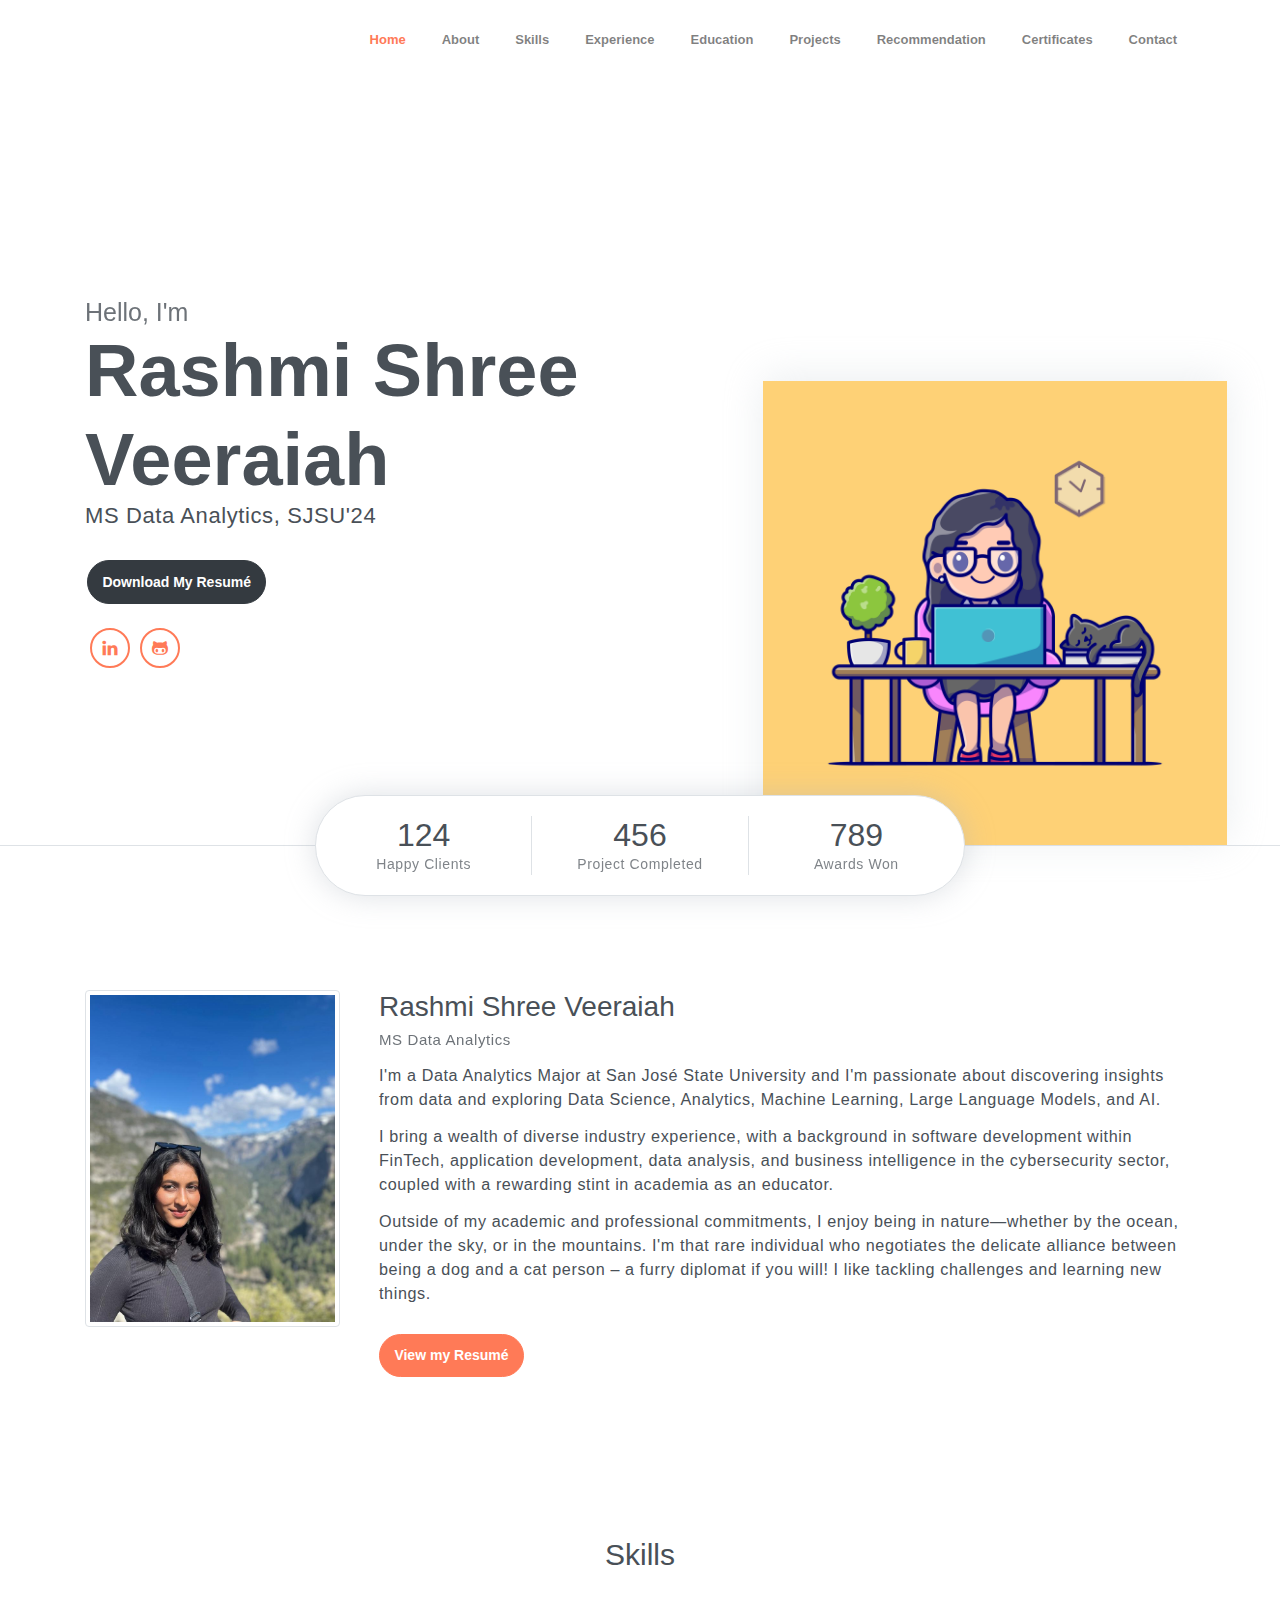
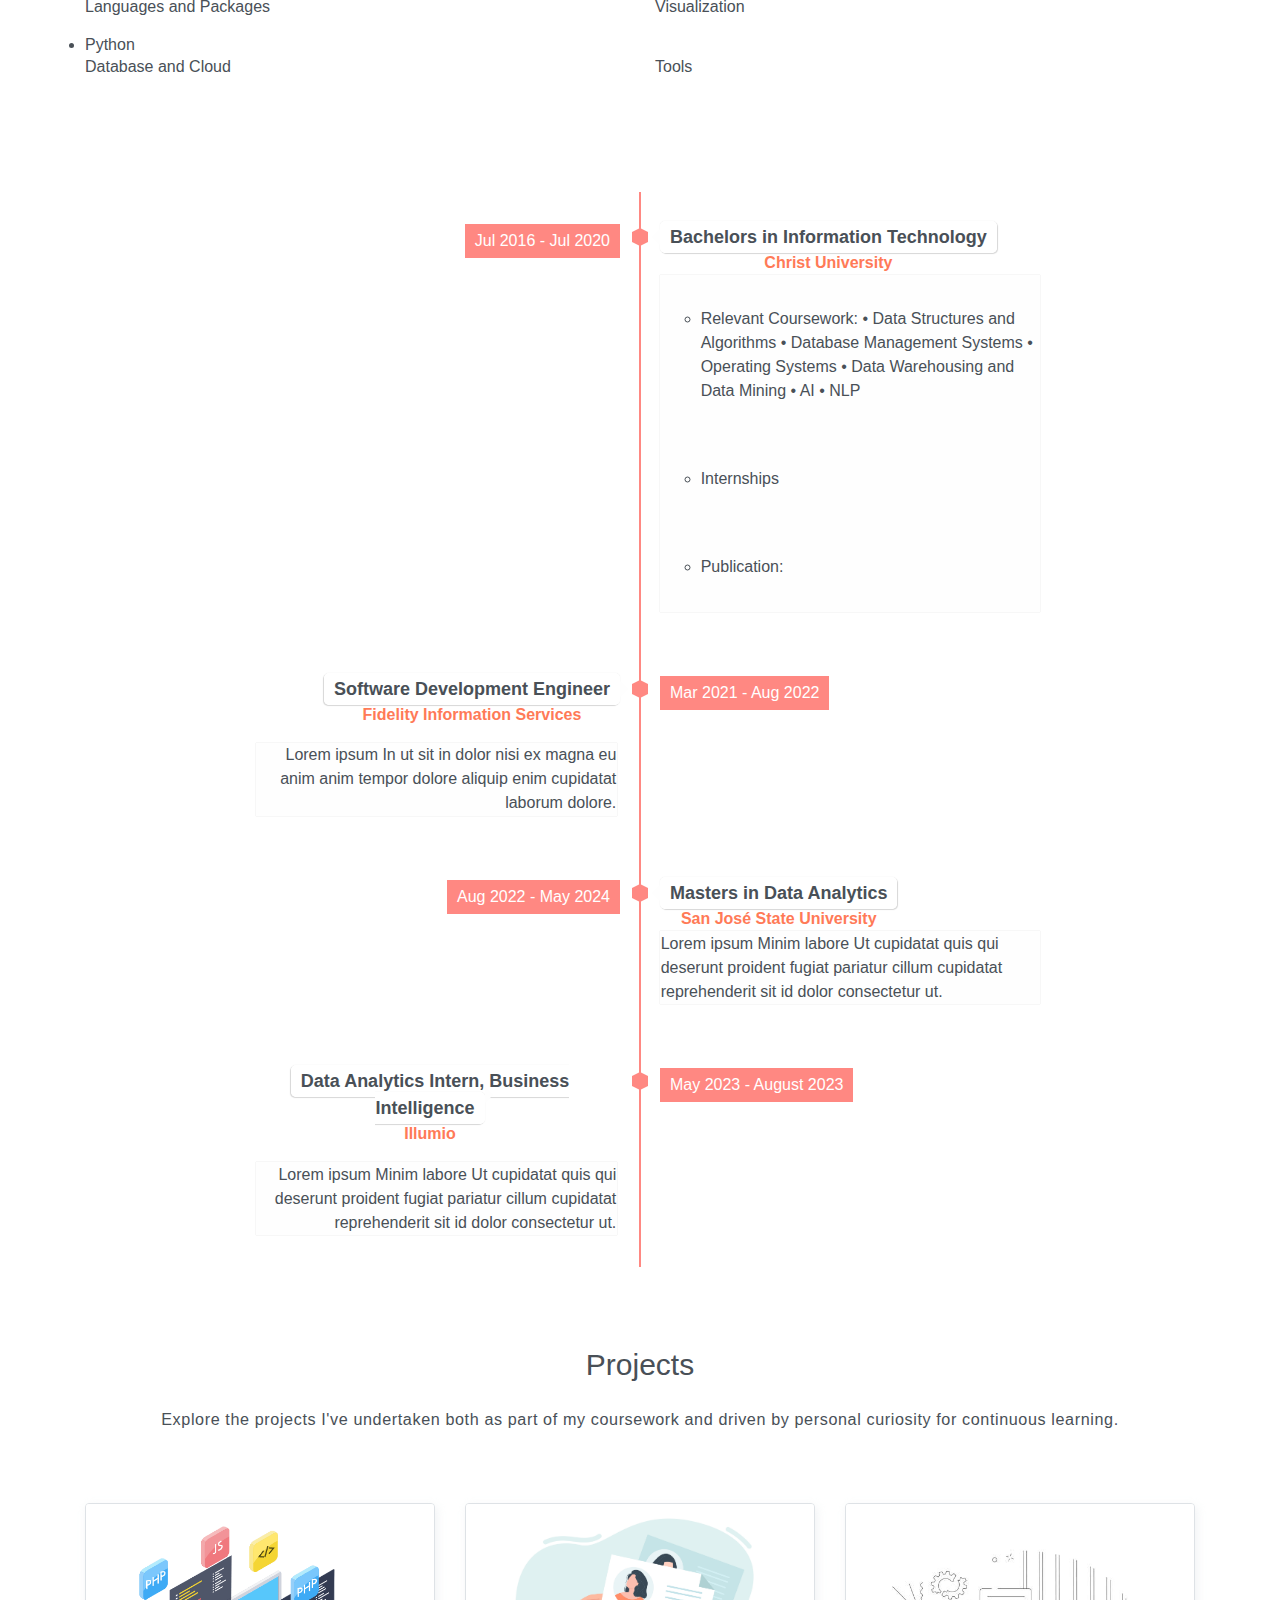
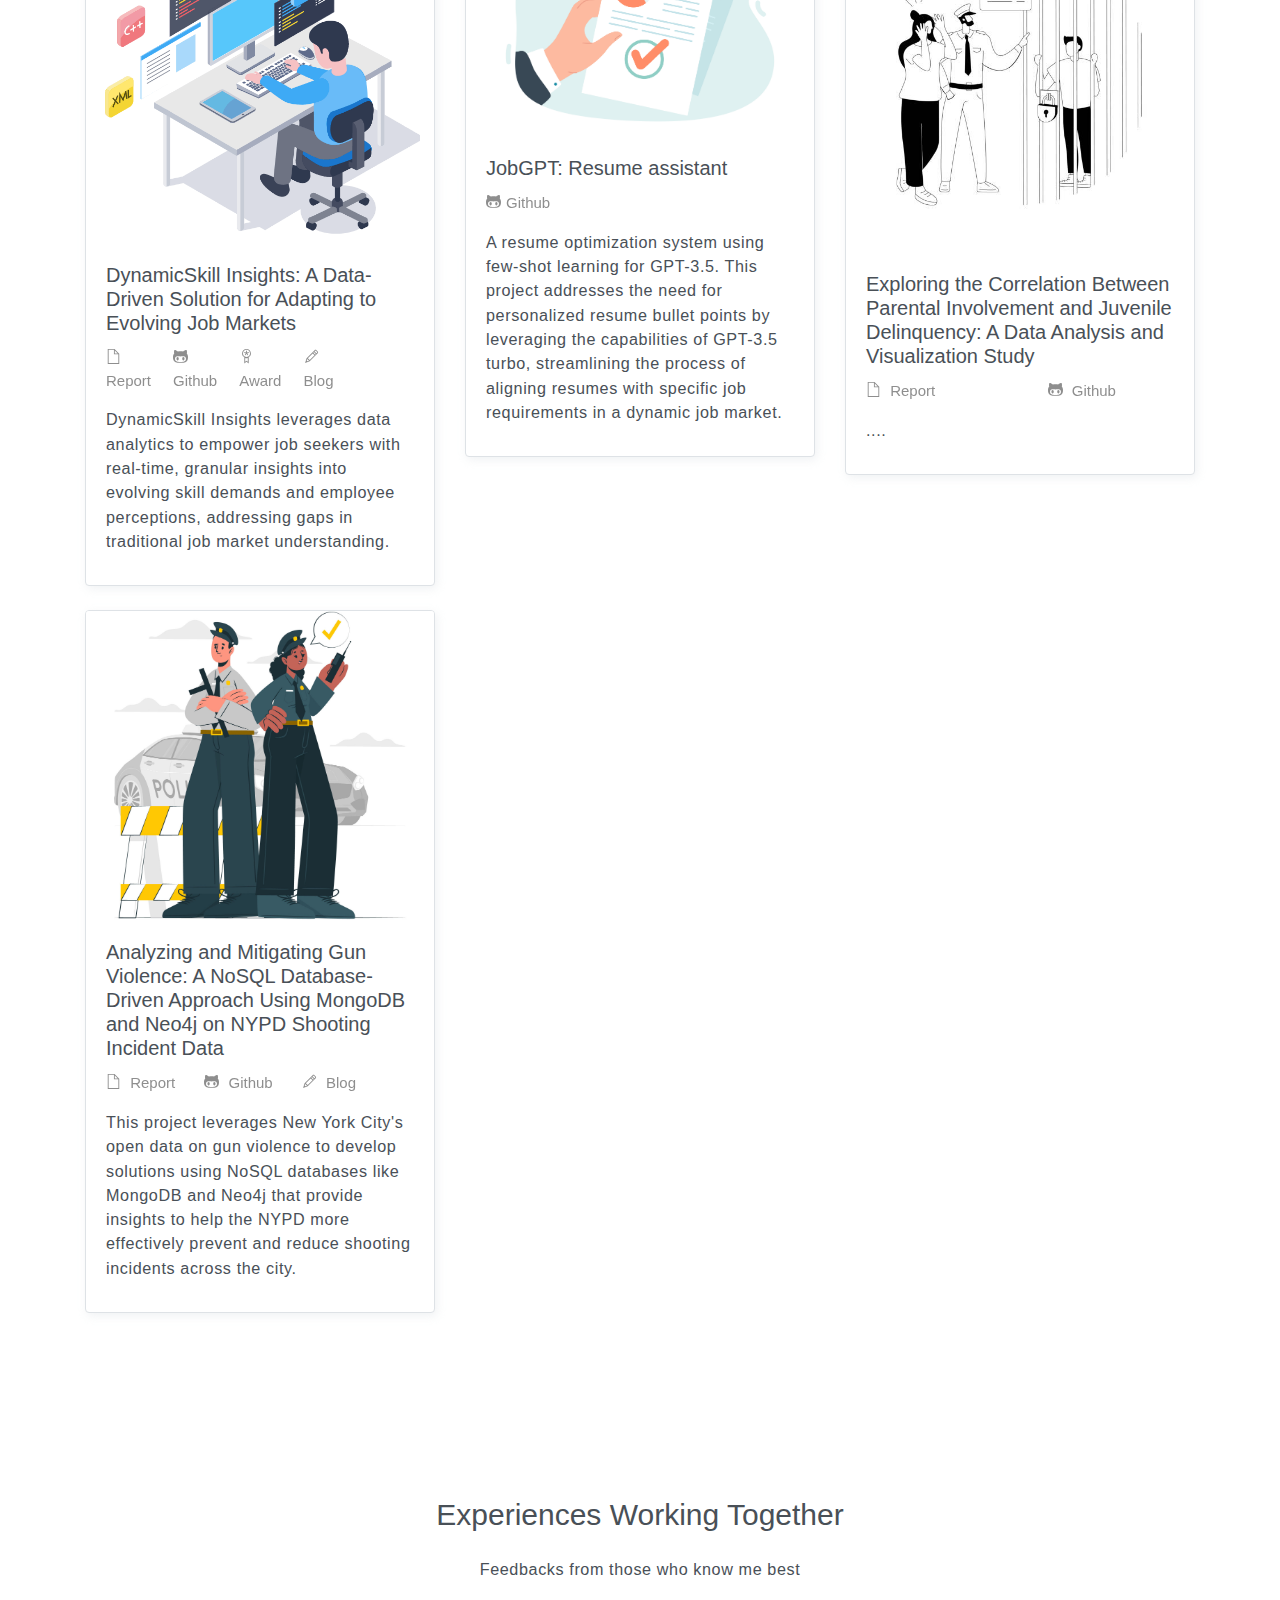
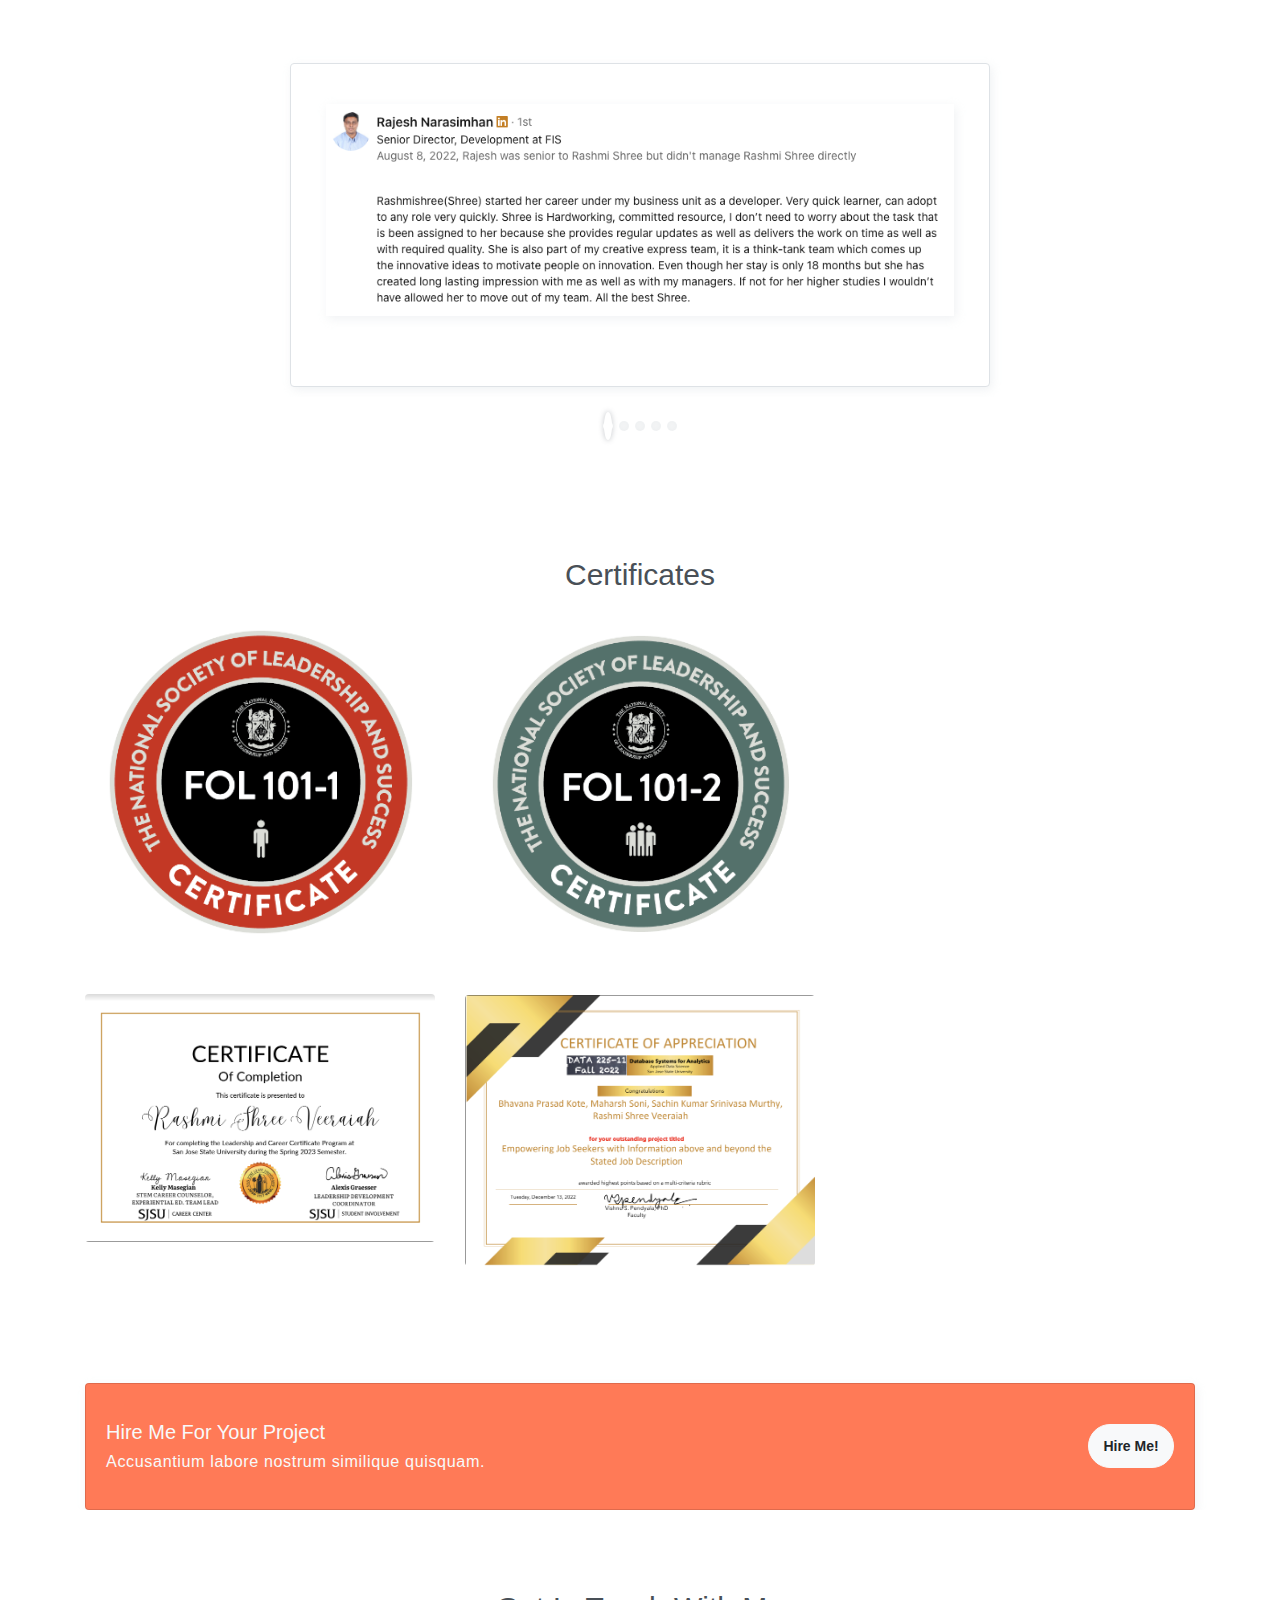
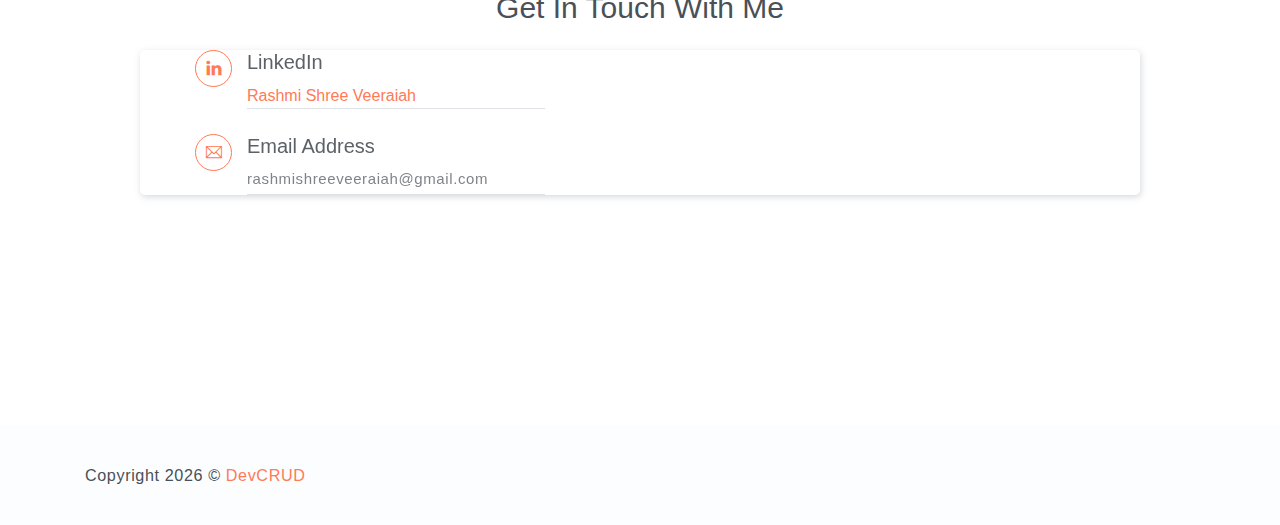
==== steller/public_html/index.html @ 0b373812 "portfolio website" ====
<!DOCTYPE html>
<html lang="en">
<head>
	<meta charset="utf-8">
    <meta name="viewport" content="width=device-width, initial-scale=1, shrink-to-fit=no">
    <meta name="description" content="Rashmi's Portfolio">
    <meta name="author" content="Devcrud">
    <title>Rashmi's Portfolio Landing Page </title>
    <!-- font icons -->
    <link rel="stylesheet" href="assets/vendors/themify-icons/css/themify-icons.css">
    <!-- Bootstrap + Steller main styles -->
	<link rel="stylesheet" href="assets/css/steller.css">
</head>
<body data-spy="scroll" data-target=".navbar" data-offset="40" id="home">

    <!-- Page navigation -->
    <nav class="navbar navbar-expand-lg navbar-light fixed-top" data-spy="affix" data-offset-top="0">
        <div class="container">
            <div class="collapse navbar-collapse" id="navbarSupportedContent">
                <ul class="navbar-nav ml-auto align-items-center">
                    <li class="nav-item">
                        <a class="nav-link" href="#home">Home</a>
                    </li>
                    <li class="nav-item">
                        <a class="nav-link" href="#about">About</a>
                    </li>
                    <li class="nav-item">
                        <a class="nav-link" href="#skills">Skills</a>
                    </li>
                    <li class="nav-item">
                        <a class="nav-link" href="#experience">Experience</a>
                    </li>
                    <li class="nav-item">
                        <a class="nav-link" href="#education">Education</a>
                    </li>    
                    <li class="nav-item">
                        <a class="nav-link" href="#projects">Projects</a>
                    </li>               
                    <li class="nav-item">
                        <a class="nav-link" href="#testmonial">Recommendation</a>
                    </li>
                    <li class="nav-item">
                        <a class="nav-link" href="#certificates">Certificates</a>
                    </li>
                    <li class="nav-item">
                        <a class="nav-link" href="#contact">Contact</a>
                    </li>
                    <!-- <li class="nav-item">
                        <a class="- btn btn-primary rounded ml-4" href="components.html">Copmonents</a>
                    </li> -->
                </ul>
            </div>
        </div>          
    </nav>
    <!-- End of page navigation -->

    <!-- Page Header -->
    <header class="header" id="home">
        <div class="container">
            <div class="infos">
                <h6 class="subtitle">Hello, I'm</h6>
                <h6 class="title">Rashmi Shree Veeraiah</h6>
                <p>MS Data Analytics, SJSU'24</p>

                <div class="buttons pt-3">
                    <!-- <button class="btn btn-primary rounded">HIRE ME</button> -->
                    <button class="btn btn-dark rounded" onclick="openResume()">Download My Resumé</button>
                </div>      

                <div class="socials mt-4">
                    <a class="social-item" href="https://www.linkedin.com/in/rashmishreev/" target="_blank"><i class="ti-linkedin"></i></a>
                    <!-- <a class="social-item" href="https://medium.com/@rashmishree.veeraiah" target="_blank"><i class="ti-medium"></i></a> -->
                    <a class="social-item" href="https://github.com/rashmishreev" target="_blank"><i class="ti-github"></i></a>
                    <!-- <a class="social-item" href="javascript:void(0)"><i class="ti-twitter"></i></a> -->
                </div>
            </div>              
            <div class="img-holder">
                <img src="assets/imgs/work.jpeg" alt="">
            </div>      
        </div>  

        <!-- Header-widget -->
        <div class="widget">
            <div class="widget-item">
                <h2>124</h2>
                <p>Happy Clients</p>
            </div>
            <div class="widget-item">
                <h2>456</h2>
                <p>Project Completed</p>
            </div>
            <div class="widget-item">
                <h2>789</h2>
                <p>Awards Won</p>
            </div>
        </div>
    </header>
    <!-- End of Page Header -->
    
    <!-- About section -->
    <section id="about" class="section mt-3">
        <div class="container mt-5">
            <div class="row text-center text-md-left">
                <div class="col-md-3">
                    <img src="assets/imgs/io.jpeg" alt="" class="img-thumbnail mb-4">
                </div>
                <div class="pl-md-4 col-md-9">
                    <h6 class="title">Rashmi Shree Veeraiah</h6>
                    <p class="subtitle">MS Data Analytics</p>
                    <p>I'm a Data Analytics Major at San José State University and I'm passionate about discovering insights from data and exploring Data Science, Analytics, Machine Learning, Large Language Models, and AI. </p>
                    <p>I bring a wealth of diverse industry experience, with a background in software development within FinTech, application development, data analysis, and business intelligence in the cybersecurity sector, coupled with a rewarding stint in academia as an educator.</p>
                    <p>Outside of my academic and professional commitments, I enjoy being in nature—whether by the ocean, under the sky, or in the mountains. I'm that rare individual who negotiates the delicate alliance between being a dog and a cat person – a furry diplomat if you will! I like tackling challenges and learning new things.</p>
                    <button class="btn btn-primary rounded mt-3" onclick="openResume()">View my Resumé</button>                   
                </div>
            </div>
        </div>
    </section>

    <!-- Skills section -->
    <section id="skills" class="section">
        <div class="container text-center">
            <h6 class="section-title mb-4">Skills</h6>
            <!-- <p class="mb-5 pb-4">Lorem ipsum dolor sit amet, consectetur adipisicing elit. In alias dignissimos. <br> rerum commodi corrupti, temporibus non quam.</p> -->
            <div class="row text-left">
                <div class="col-sm-6">
                    <h6 class="mb-3">Languages and Packages</h6>
                    <li> Python </li>
                </div>
                <div class="col-sm-6">
                    <h6 class="mb-3">Visualization</h6>
                </div>
                <div class="col-sm-6">
                    <h6 class="mb-3">Database and Cloud</h6>
                </div>
                <div class="col-sm-6">
                    <h6 class="mb-3">Tools</h6>
                </div>
            </div>  
        </div>
    </section>
    <!-- End of Skills sections -->

    <section>
        <ul class="timeline">
            <!-- Item 1 -->
            <li>
            <div class="direction-l"><span class="time">Jul 2016 - Jul 2020</span></div>
              <div class="direction-r">
                <div class="flag-wrapper">
                  <span class="hexa"></span>
                  <span class="flag">Bachelors in Information Technology</span>
                  <div style="font-weight: bold;"><a href="https://christuniversity.in/campus/Bangalore%20Kengeri%20Campus" target="_blank">Christ University</a>
                </div>
                </div>
                <div class="desc"> 
                    <ul> 
                        <li> Relevant Coursework: • Data Structures and Algorithms • Database Management Systems • Operating Systems • Data Warehousing and Data Mining • AI • NLP </li>
                       <li> Internships </li>
                       <li> Publication:  </li>
                    </ul>
              </div>
            </li>
          
            <!-- Item 2 -->
            <li>
            <div class="direction-r"><span class="time">Mar 2021 - Aug 2022</span></div>
              <div class="direction-l">
                <div class="flag-wrapper">
                  <span class="hexa"></span>
                  <span class="flag">Software Development Engineer</span>
                  <div style="font-weight: bold;"><a href="https://www.fisglobal.com/en" target="_blank">Fidelity Information Services</a></div>
                </div>
                <div class="desc">Lorem ipsum In ut sit in dolor nisi ex magna eu anim anim tempor dolore aliquip enim cupidatat laborum dolore.</div>
              </div>
            </li>
          
            <!-- Item 3 -->
            <li>
            <div class="direction-l"><span class="time">Aug 2022 - May 2024</span></div>
              <div class="direction-r">
                <div class="flag-wrapper">
                  <span class="hexa"></span>
                  <span class="flag">Masters in Data Analytics</span>
                  <div style="font-weight: bold;"><a href="https://www.sjsu.edu/" target="_blank">San José State University</a></div>
                </div>
                <div class="desc">Lorem ipsum Minim labore Ut cupidatat quis qui deserunt proident fugiat pariatur cillum cupidatat reprehenderit sit id dolor consectetur ut.</div>
              </div>
            </li>

            <!-- Item 4 -->
            <li>
            <div class="direction-r"><span class="time">May 2023 - August 2023</span></div>
                <div class="direction-l">
                  <div class="flag-wrapper">
                    <span class="hexa"></span>
                    <span class="flag">Data Analytics Intern, Business Intelligence</span>
                    <div style="font-weight: bold;"><a href="https://www.illumio.com/" target="_blank">Illumio</a></div>
                  </div>
                  <div class="desc">Lorem ipsum Minim labore Ut cupidatat quis qui deserunt proident fugiat pariatur cillum cupidatat reprehenderit sit id dolor consectetur ut.</div>
                </div>
              </li>

          </ul>
        </section>
    

    <!-- Experience section -->
    <!-- <section id="experience" class="section">
        <div class="container text-center">
            <h6 class="subtitle">Experience</h6>
            <h6 class="section-title mb-4">My Professional Background</h6>
            <p class="mb-5 pb-4">Lorem ipsum dolor sit amet, consectetur adipisicing elit. In alias dignissimos. <br> rerum commodi corrupti, temporibus non quam.</p>

            <div class="row">
                <div class="col-sm-6 col-md-3 mb-4">
                    <div class="custom-card card border">
                        <div class="card-body">
                            <i class="icon ti-crown"></i>
                            <h5>UI/UX Design</h5>
                        </div>
                    </div>
                </div>
                <div class="col-sm-6 col-md-3 mb-4">
                    <div class="custom-card card border">
                        <div class="card-body">
                            <i class="icon ti-desktop"></i>
                            <h5>Web Design</h5>
                        </div>
                    </div>
                </div>
                <div class="col-sm-6 col-md-3 mb-4">
                    <div class="custom-card card border">
                        <div class="card-body">
                            <i class="icon ti-mobile"></i>
                            <h5>App Design</h5>
                        </div>
                    </div>
                </div>
                <div class="col-sm-6 col-md-3 mb-4">
                    <div class="custom-card card border">
                        <div class="card-body">
                            <i class="icon ti-bar-chart"></i>
                            <h5>SEO</h5>
                        </div>
                    </div>
                </div>
            </div>
        </div>
    </section> -->
    <!-- End of Sectoin -->

    <!-- Education section -->
    <!-- <section id="education" class="section">
        <div class="container text-center">
            <h6 class="section-title mb-4">Education</h6>

            <div class="row">
                <div class="col-sm-6 col-md-3 mb-4">
                    <div class="custom-card card border">
                        <div class="card-body">
                            <img src="assets/imgs/sjsu.jpeg" alt="" class="card-img-top w-100">
                            <h5>San José State University</h5>
                        </div>
                    </div>
                </div>
                <div class="col-sm-6 col-md-3 mb-4">
                    <div class="custom-card card border">
                        <div class="card-body">
                            <img src="assets/imgs/christ.jpeg" alt="" class="card-img-top w-100">
                            <h5>Christ (Deemed to be) University</h5>
                        </div>
                    </div>
                </div>
        </div>
    </section> -->
    <!-- End of Section -->

    
    <!-- Project Section -->
    <section id="projects" class="section">
        <div class="container text-center">
            <!-- <h6 class="subtitle">My Blogs</h6> -->
            <h6 class="section-title mb-4">Projects</h6>
            <p class="mb-5 pb-4">Explore the projects I've undertaken both as part of my coursework and driven by personal curiosity for continuous learning.</p>

            <div class="row text-left">
                <div class="col-md-4">
                    <div class="card border mb-4">
                        <img src="assets/imgs/dbms.png" alt="" class="card-img-top w-100">
                        <div class="card-body">
                            <h5 class="card-title">DynamicSkill Insights: A Data-Driven Solution for Adapting to Evolving Job Markets</h5>
                            <div class="post-details">
                                <!-- <a href="javascript:void(0)">Posted By: Admin</a> -->
                                <a href="https://drive.google.com/file/d/1Qv6vIYWyxqEHQvFobr5tFyE1V9TzTRRa/view?usp=drive_link" target="_blank"><i class="ti-file"></i> Report </a>
                                <a href="https://github.com/rashmishreev/Empowering-job-seekers-with-information-beyond-the-job-description" target="_blank"><i class="ti-github"></i> Github </a>
                                <a href="https://drive.google.com/file/d/1o9srs-N52hqlmQUzC_1oEgcD46sIyzYE/view?usp=drive_link" target="_blank"><i class="ti-medall"></i> Award</a>
                                <a href="https://medium.com/@rashmishree.veeraiah/empowering-job-seekers-in-the-market-with-information-above-and-beyond-the-stated-job-description-d0f98c753a4f" target="_blank"><i class="ti-pencil"></i> Blog</a>
                            </div>
                            <p>DynamicSkill Insights leverages data analytics to empower job seekers with real-time, granular insights into evolving skill demands and employee perceptions, addressing gaps in traditional job market understanding.</p>
                        </div>
                    </div>
                </div>
                <div class="col-md-4">
                    <div class="card border mb-4">
                        <img src="assets/imgs/jobgpt.jpeg" alt="" class="card-img-top w-100">
                        <div class="card-body">
                            <h5 class="card-title">JobGPT: Resume assistant</h5>
                            <div class="post-details">
                                <!-- <a href="javascript:void(0)"><i class="ti-file"></i> 456</a> -->
                                <a href="https://github.com/rashmishreev/jobgpt-resume-assistant" target="_blank"><i class="ti-github"></i>Github</a>
                            </div>
                            <p>A resume optimization system using few-shot learning for GPT-3.5. This project addresses the need for personalized resume bullet points by leveraging the capabilities of GPT-3.5 turbo, streamlining the process of aligning resumes with specific job requirements in a dynamic job market.</p>
                        </div>
                    </div>
                </div>
                <div class="col-md-4">
                    <div class="card border mb-4">
                        <img src="assets/imgs/juvenile.jpeg" alt="" class="card-img-top w-100">
                        <div class="card-body">
                            <h5 class="card-title">Exploring the Correlation Between Parental Involvement and Juvenile Delinquency: A Data Analysis and Visualization Study</h5>
                            <div class="post-details">
                                <a href="https://drive.google.com/file/d/1_Q98gG2-Psz98ns-VnGDGLeg7mczDoUt/view?usp=drive_link" target="_blank"><i class="ti-file"></i> Report</a>
                                <a href="https://github.com/rashmishreev/Juvenile-Delinquency-Data-Analysis-and-Visualization" target="_blank"><i class="ti-github"></i> Github</a>
                            </div>
                            <p> .... </p>
                        </div>
                    </div>
                </div>
                <div class="col-md-4">
                    <div class="card border mb-4">
                        <img src="assets/imgs/nypd.jpeg" alt="" class="card-img-top w-100">
                        <div class="card-body">
                            <h5 class="card-title">Analyzing and Mitigating Gun Violence: A NoSQL Database-Driven Approach Using MongoDB and Neo4j on NYPD Shooting Incident Data</h5>
                            <div class="post-details">
                                <a href="https://drive.google.com/file/d/1zlGtKIMrr6F7PJaxdQJZynqmA1yPggq-/view?usp=drive_link" target="_blank"><i class="ti-file"></i> Report</a>
                                <a href="https://github.com/rashmishreev/NoSQL-Approach-Using-MongoDB-and-Neo4j-on-NYPD-Shooting-Data" target="_blank"><i class="ti-github"></i> Github</a>
                                <a href="https://medium.com/@sachinsm2022/accelerating-data-analytics-with-nosql-database-solutions-mongodb-and-neo4j-aa7f358d540" target="_blank"><i class="ti-pencil"></i> Blog</a>
                            </div>
                            <p>This project leverages New York City's open data on gun violence to develop solutions using NoSQL databases like MongoDB and Neo4j that provide insights to help the NYPD more effectively prevent and reduce shooting incidents across the city.</p>
                            <!-- <a href="javascript:void(0)">Read More..</a> -->
                        </div>
                    </div>
                </div>
            </div>
        </div>
    </section>
    <!--End of Project Section -->

    <!-- Testmonial Section -->
    <section id="testmonial" class="section">
        <div class="container text-center">
            <h6 class="section-title mb-4">Experiences Working Together</h6>
            <p class="mb-5 pb-4">Feedbacks from those who know me best</p>


            <div id="carouselExampleIndicators" class="carousel slide" data-ride="carousel">
                <ol class="carousel-indicators">
                    <li data-target="#carouselExampleIndicators" data-slide-to="0" class="active"></li>
                    <li data-target="#carouselExampleIndicators" data-slide-to="1"></li>
                    <li data-target="#carouselExampleIndicators" data-slide-to="2"></li>
                    <li data-target="#carouselExampleIndicators" data-slide-to="3"></li>
                    <li data-target="#carouselExampleIndicators" data-slide-to="4"></li>
                </ol>
                <div class="carousel-inner">
                    <div class="carousel-item active">
                        <div class="card testmonial-card border">
                            <div class="card-body">
                                <img src="assets/imgs/1.png" alt="" style="width: 100%; height: auto;">
                                <!-- <p>Lorem ipsum dolor sit amet, consectetur adipisicing elit. Magnam nostrum voluptates in enim vel amet?</p>
                                <h1 class="title">Emma Re</h1>
                                <h1 class="subtitle">Graphic Designer</h1> -->
                            </div>
                        </div>
                    </div>
                    <div class="carousel-item">
                        <div class="card testmonial-card border">
                            <div class="card-body">
                                <img src="assets/imgs/2.png" alt="" style="width: 100%; height: auto;">
                                <!-- <p>Lorem ipsum dolor sit amet, consectetur adipisicing elit. Magnam nostrum voluptates in enim vel amet?</p>
                                <h1 class="title">James Bert</h1>
                                <h1 class="subtitle">Web Designer</h1> -->
                            </div>
                        </div>
                    </div>
                    <div class="carousel-item">
                        <div class="card testmonial-card border">
                            <div class="card-body">
                                <img src="assets/imgs/3.png" alt="" style="width: 100%; height: auto;">
                                <!-- <p>Lorem ipsum dolor sit amet, consectetur adipisicing elit. Magnam nostrum voluptates in enim vel amet?</p>
                                <h1 class="title">Michael Abra</h1>
                                <h1 class="subtitle">Web Developer</h1> -->
                            </div>
                        </div>
                    </div>
                    <div class="carousel-item">
                        <div class="card testmonial-card border">
                            <div class="card-body">
                                <img src="assets/imgs/J4.png" alt="" style="width: 100%; height: auto;">
                                <!-- <p>Lorem ipsum dolor sit amet, consectetur adipisicing elit. Magnam nostrum voluptates in enim vel amet?</p>
                                <h1 class="title">James Bert</h1>
                                <h1 class="subtitle">Web Designer</h1> -->
                            </div>
                        </div>
                    </div>
                    <div class="carousel-item">
                        <div class="card testmonial-card border">
                            <div class="card-body">
                                <img src="assets/imgs/L5.png" alt="" style="width: 100%; height: auto;">
                                <!-- <p>Lorem ipsum dolor sit amet, consectetur adipisicing elit. Magnam nostrum voluptates in enim vel amet?</p>
                                <h1 class="title">James Bert</h1>
                                <h1 class="subtitle">Web Designer</h1> -->
                            </div>
                        </div>
                    </div>
                </div>
            </div>
        </div>
    </section>
    <!-- End of testmonial section -->


    <!-- Certificates -->
    <section id="certificates" class="section">
        <div class="container text-center">
            <!-- <h6 class="subtitle">Portfolio</h6> -->
            <h6 class="section-title mb-4">Certificates</h6>
            <!-- <p class="mb-5 pb-4">Lorem ipsum dolor sit amet, consectetur adipisicing elit. In alias dignissimos. <br> rerum commodi corrupti, temporibus non quam.</p> -->

            <div class="row">
                <div class="col-sm-4">
                    <div class="img-wrapper">
                        <img src="assets/imgs/nsls_cert.png" alt="">
                        <div class="overlay">
                            <div class="overlay-infos">
                                <h5>Orientation and Leadership Training Certificate</h5>
                                <a href="https://app.nsls.org/web/public/social/share/badge/5suXVCdTNv1Bb37oxPpN8z" target="_blank"><i class="ti-link"></i></a>
                            </div>  
                        </div>
                    </div>
                    <div class="img-wrapper">
                        <img src="assets/imgs/lccp.png" alt="">
                        <div class="overlay">
                            <div class="overlay-infos">
                                <h5>Leadership and Career Certificate Program</h5>
                                <a href="https://drive.google.com/file/d/17tQmfONCFnpSovL-QJiqosY0M2ZqLmAy/view?usp=drive_link" target="_blank"><i class="ti-link"></i></a>
                            </div>                              
                        </div>
                    </div>                  
                </div>
                <div class="col-sm-4">
                    <div class="img-wrapper">
                        <img src="assets/imgs/nsls_foundations.png" alt="">
                        <div class="overlay">
                            <div class="overlay-infos">
                                <h5>Foundations of Leadership Certificate</h5>
                                <a href="https://app.nsls.org/web/public/social/share/badge/HBqPy4WHYBMyLNEKZ8kzn5" target="_blank"><i class="ti-link"></i></a>
                            </div>  
                        </div>
                    </div>
                    <div class="img-wrapper">
                        <img src="assets/imgs/dbms_cert.png" alt="">
                        <div class="overlay">
                            <div class="overlay-infos">
                                <h5>Best DBMS Course Project Award</h5>
                                <a href="https://drive.google.com/file/d/1o9srs-N52hqlmQUzC_1oEgcD46sIyzYE/view?usp=drive_link" target="_blank"><i class="ti-link"></i></a>
                            </div>                              
                        </div>
                    </div>                  
                </div>
                <div class="col-sm-4">
                    <div class="img-wrapper">
                        <img src="assets/imgs/folio-5.jpg" alt="">
                        <div class="overlay">
                            <div class="overlay-infos">
                                <h5>Project Title</h5>
                                <a href="javascript:void(0)"><i class="ti-zoom-in"></i></a>
                                <a href="javascript:void(0)"><i class="ti-link"></i></a>
                            </div>  
                        </div>
                    </div>
                    <div class="img-wrapper">
                        <img src="assets/imgs/folio-6.jpg" alt="">
                        <div class="overlay">
                            <div class="overlay-infos">
                                <h5>Project Title</h5>
                                <a href="javascript:void(0)"><i class="ti-zoom-in"></i></a>
                                <a href="javascript:void(0)"><i class="ti-link"></i></a>
                            </div>                              
                        </div>
                    </div>                  
                </div>
            </div>

        </div>
    </section>
    <!-- End of certificates section -->

    <!-- Hire me section -->
    <section class="bg-gray p-0 section">
        <div class="container">
            <div class="card bg-primary">
                <div class="card-body text-light">
                    <div class="row align-items-center">
                        <div class="col-sm-9 text-center text-sm-left">
                            <h5 class="mt-3">Hire Me For Your Project</h5>
                            <p class="mb-3">Accusantium labore nostrum similique quisquam.</p>
                        </div>
                        <div class="col-sm-3 text-center text-sm-right">
                            <button class="btn btn-light rounded">Hire Me!</button>
                        </div>
                    </div>
                </div> 
            </div>
        </div>
    </section>      
    <!-- End od Hire me section. -->

    <!-- Contact Section -->
    <section id="contact" class="position-relative section">
        <div class="container text-center">
            <h6 class="section-title mb-4">Get In Touch With Me</h6>
            <!-- <p class="mb-5 pb-4">Lorem ipsum dolor sit amet, consectetur adipisicing elit. In alias dignissimos. <br> rerum commodi corrupti, temporibus non quam.</p> -->

            <div class="contact text-left">
                <div class="contact-infos">
                    <div class="item">
                        <i class="ti-linkedin"></i>
                        <div>
                            <h5>LinkedIn</h5>
                            <a href="https://www.linkedin.com/in/rashmishreev/">Rashmi Shree Veeraiah</a>
                        </div>                          
                    </div>
                    <div class="item">
                        <i class="ti-email"></i>
                        <div class="mb-0">
                            <h5>Email Address</h5>
                            <p>rashmishreeveeraiah@gmail.com</p>
                        </div>
                    </div>
                </div>                  
            </div>
        </div>  
    </section>
    <!-- End of Contact Section -->

    <!-- Page Footer -->
    <footer class="page-footer">
        <div class="container">
            <div class="row align-items-center">
                <div class="col-sm-6">
                    <p>Copyright <script>document.write(new Date().getFullYear())</script> &copy; <a href="http://www.devcrud.com" target="_blank">DevCRUD</a></p>
                </div>
                <!-- <div class="col-sm-6">
                    <div class="socials">
                        <a class="social-item" href="https://www.linkedin.com/in/rashmishreev/" target="_blank"><i class="ti-linkedin"></i></a>
                        <a class="social-item" href="javascript:void(0)"><i class="ti-google"></i></a>
                        <a class="social-item" href="javascript:void(0)" target="_blank"><i class="ti-github"></i></a>
                       <a class="social-item" href="javascript:void(0)"><i class="ti-twitter"></i></a> 
                    </div>
                </div>  -->
            </div>
        </div>
    </footer> 
    <!-- End of page footer -->

<!-- core  -->
<script src="assets/vendors/jquery/jquery-3.4.1.js"></script>
<script src="assets/vendors/bootstrap/bootstrap.bundle.js"></script>
<!-- bootstrap 3 affix -->
<script src="assets/vendors/bootstrap/bootstrap.affix.js"></script>

<!-- steller js -->
<script src="assets/js/steller.js"></script>


</body>
</html>



<script>
    function openResume() {
        // Open the resume in a new window
        var newWindow = window.open('https://drive.google.com/file/d/1DWpuw5HPLnYN3geTbU8JeUsmrgSEUjNy/view?usp=drive_link', '_blank');
        
        // Trigger the download in the new window
        newWindow.document.addEventListener('DOMContentLoaded', function () {
            var downloadLink = newWindow.document.createElement('a');
            downloadLink.href = 'https://drive.google.com/file/d/1DWpuw5HPLnYN3geTbU8JeUsmrgSEUjNy/view?usp=drive_link';
            downloadLink.download = 'https://drive.google.com/file/d/1DWpuw5HPLnYN3geTbU8JeUsmrgSEUjNy/view?usp=drive_link';
            downloadLink.click();
        });
    }
</script>
---- steller/public_html/assets/vendors/themify-icons/css/themify-icons.css ----
@font-face {
	font-family: 'themify';
	src:url("../fonts/themify.eot?-fvbane");
	src:url("../fonts/themify.eot?#iefix-fvbane") format("embedded-opentype"),
		url("../fonts/themify.woff?-fvbane") format("woff"),
		url("../fonts/themify.ttf?-fvbane") format("truetype"),
		url("../fonts/themify.svg?-fvbane#themify") format("svg");
	font-weight: normal;
	font-style: normal;
}

[class^="ti-"], [class*=" ti-"] {
	font-family: 'themify';
	speak: none;
	font-style: normal;
	font-weight: normal;
	font-variant: normal;
	text-transform: none;
	line-height: 1;

	/* Better Font Rendering =========== */
	-webkit-font-smoothing: antialiased;
	-moz-osx-font-smoothing: grayscale;
}

.ti-wand:before {
	content: "\e600";
}
.ti-volume:before {
	content: "\e601";
}
.ti-user:before {
	content: "\e602";
}
.ti-unlock:before {
	content: "\e603";
}
.ti-unlink:before {
	content: "\e604";
}
.ti-trash:before {
	content: "\e605";
}
.ti-thought:before {
	content: "\e606";
}
.ti-target:before {
	content: "\e607";
}
.ti-tag:before {
	content: "\e608";
}
.ti-tablet:before {
	content: "\e609";
}
.ti-star:before {
	content: "\e60a";
}
.ti-spray:before {
	content: "\e60b";
}
.ti-signal:before {
	content: "\e60c";
}
.ti-shopping-cart:before {
	content: "\e60d";
}
.ti-shopping-cart-full:before {
	content: "\e60e";
}
.ti-settings:before {
	content: "\e60f";
}
.ti-search:before {
	content: "\e610";
}
.ti-zoom-in:before {
	content: "\e611";
}
.ti-zoom-out:before {
	content: "\e612";
}
.ti-cut:before {
	content: "\e613";
}
.ti-ruler:before {
	content: "\e614";
}
.ti-ruler-pencil:before {
	content: "\e615";
}
.ti-ruler-alt:before {
	content: "\e616";
}
.ti-bookmark:before {
	content: "\e617";
}
.ti-bookmark-alt:before {
	content: "\e618";
}
.ti-reload:before {
	content: "\e619";
}
.ti-plus:before {
	content: "\e61a";
}
.ti-pin:before {
	content: "\e61b";
}
.ti-pencil:before {
	content: "\e61c";
}
.ti-pencil-alt:before {
	content: "\e61d";
}
.ti-paint-roller:before {
	content: "\e61e";
}
.ti-paint-bucket:before {
	content: "\e61f";
}
.ti-na:before {
	content: "\e620";
}
.ti-mobile:before {
	content: "\e621";
}
.ti-minus:before {
	content: "\e622";
}
.ti-medall:before {
	content: "\e623";
}
.ti-medall-alt:before {
	content: "\e624";
}
.ti-marker:before {
	content: "\e625";
}
.ti-marker-alt:before {
	content: "\e626";
}
.ti-arrow-up:before {
	content: "\e627";
}
.ti-arrow-right:before {
	content: "\e628";
}
.ti-arrow-left:before {
	content: "\e629";
}
.ti-arrow-down:before {
	content: "\e62a";
}
.ti-lock:before {
	content: "\e62b";
}
.ti-location-arrow:before {
	content: "\e62c";
}
.ti-link:before {
	content: "\e62d";
}
.ti-layout:before {
	content: "\e62e";
}
.ti-layers:before {
	content: "\e62f";
}
.ti-layers-alt:before {
	content: "\e630";
}
.ti-key:before {
	content: "\e631";
}
.ti-import:before {
	content: "\e632";
}
.ti-image:before {
	content: "\e633";
}
.ti-heart:before {
	content: "\e634";
}
.ti-heart-broken:before {
	content: "\e635";
}
.ti-hand-stop:before {
	content: "\e636";
}
.ti-hand-open:before {
	content: "\e637";
}
.ti-hand-drag:before {
	content: "\e638";
}
.ti-folder:before {
	content: "\e639";
}
.ti-flag:before {
	content: "\e63a";
}
.ti-flag-alt:before {
	content: "\e63b";
}
.ti-flag-alt-2:before {
	content: "\e63c";
}
.ti-eye:before {
	content: "\e63d";
}
.ti-export:before {
	content: "\e63e";
}
.ti-exchange-vertical:before {
	content: "\e63f";
}
.ti-desktop:before {
	content: "\e640";
}
.ti-cup:before {
	content: "\e641";
}
.ti-crown:before {
	content: "\e642";
}
.ti-comments:before {
	content: "\e643";
}
.ti-comment:before {
	content: "\e644";
}
.ti-comment-alt:before {
	content: "\e645";
}
.ti-close:before {
	content: "\e646";
}
.ti-clip:before {
	content: "\e647";
}
.ti-angle-up:before {
	content: "\e648";
}
.ti-angle-right:before {
	content: "\e649";
}
.ti-angle-left:before {
	content: "\e64a";
}
.ti-angle-down:before {
	content: "\e64b";
}
.ti-check:before {
	content: "\e64c";
}
.ti-check-box:before {
	content: "\e64d";
}
.ti-camera:before {
	content: "\e64e";
}
.ti-announcement:before {
	content: "\e64f";
}
.ti-brush:before {
	content: "\e650";
}
.ti-briefcase:before {
	content: "\e651";
}
.ti-bolt:before {
	content: "\e652";
}
.ti-bolt-alt:before {
	content: "\e653";
}
.ti-blackboard:before {
	content: "\e654";
}
.ti-bag:before {
	content: "\e655";
}
.ti-move:before {
	content: "\e656";
}
.ti-arrows-vertical:before {
	content: "\e657";
}
.ti-arrows-horizontal:before {
	content: "\e658";
}
.ti-fullscreen:before {
	content: "\e659";
}
.ti-arrow-top-right:before {
	content: "\e65a";
}
.ti-arrow-top-left:before {
	content: "\e65b";
}
.ti-arrow-circle-up:before {
	content: "\e65c";
}
.ti-arrow-circle-right:before {
	content: "\e65d";
}
.ti-arrow-circle-left:before {
	content: "\e65e";
}
.ti-arrow-circle-down:before {
	content: "\e65f";
}
.ti-angle-double-up:before {
	content: "\e660";
}
.ti-angle-double-right:before {
	content: "\e661";
}
.ti-angle-double-left:before {
	content: "\e662";
}
.ti-angle-double-down:before {
	content: "\e663";
}
.ti-zip:before {
	content: "\e664";
}
.ti-world:before {
	content: "\e665";
}
.ti-wheelchair:before {
	content: "\e666";
}
.ti-view-list:before {
	content: "\e667";
}
.ti-view-list-alt:before {
	content: "\e668";
}
.ti-view-grid:before {
	content: "\e669";
}
.ti-uppercase:before {
	content: "\e66a";
}
.ti-upload:before {
	content: "\e66b";
}
.ti-underline:before {
	content: "\e66c";
}
.ti-truck:before {
	content: "\e66d";
}
.ti-timer:before {
	content: "\e66e";
}
.ti-ticket:before {
	content: "\e66f";
}
.ti-thumb-up:before {
	content: "\e670";
}
.ti-thumb-down:before {
	content: "\e671";
}
.ti-text:before {
	content: "\e672";
}
.ti-stats-up:before {
	content: "\e673";
}
.ti-stats-down:before {
	content: "\e674";
}
.ti-split-v:before {
	content: "\e675";
}
.ti-split-h:before {
	content: "\e676";
}
.ti-smallcap:before {
	content: "\e677";
}
.ti-shine:before {
	content: "\e678";
}
.ti-shift-right:before {
	content: "\e679";
}
.ti-shift-left:before {
	content: "\e67a";
}
.ti-shield:before {
	content: "\e67b";
}
.ti-notepad:before {
	content: "\e67c";
}
.ti-server:before {
	content: "\e67d";
}
.ti-quote-right:before {
	content: "\e67e";
}
.ti-quote-left:before {
	content: "\e67f";
}
.ti-pulse:before {
	content: "\e680";
}
.ti-printer:before {
	content: "\e681";
}
.ti-power-off:before {
	content: "\e682";
}
.ti-plug:before {
	content: "\e683";
}
.ti-pie-chart:before {
	content: "\e684";
}
.ti-paragraph:before {
	content: "\e685";
}
.ti-panel:before {
	content: "\e686";
}
.ti-package:before {
	content: "\e687";
}
.ti-music:before {
	content: "\e688";
}
.ti-music-alt:before {
	content: "\e689";
}
.ti-mouse:before {
	content: "\e68a";
}
.ti-mouse-alt:before {
	content: "\e68b";
}
.ti-money:before {
	content: "\e68c";
}
.ti-microphone:before {
	content: "\e68d";
}
.ti-menu:before {
	content: "\e68e";
}
.ti-menu-alt:before {
	content: "\e68f";
}
.ti-map:before {
	content: "\e690";
}
.ti-map-alt:before {
	content: "\e691";
}
.ti-loop:before {
	content: "\e692";
}
.ti-location-pin:before {
	content: "\e693";
}
.ti-list:before {
	content: "\e694";
}
.ti-light-bulb:before {
	content: "\e695";
}
.ti-Italic:before {
	content: "\e696";
}
.ti-info:before {
	content: "\e697";
}
.ti-infinite:before {
	content: "\e698";
}
.ti-id-badge:before {
	content: "\e699";
}
.ti-hummer:before {
	content: "\e69a";
}
.ti-home:before {
	content: "\e69b";
}
.ti-help:before {
	content: "\e69c";
}
.ti-headphone:before {
	content: "\e69d";
}
.ti-harddrives:before {
	content: "\e69e";
}
.ti-harddrive:before {
	content: "\e69f";
}
.ti-gift:before {
	content: "\e6a0";
}
.ti-game:before {
	content: "\e6a1";
}
.ti-filter:before {
	content: "\e6a2";
}
.ti-files:before {
	content: "\e6a3";
}
.ti-file:before {
	content: "\e6a4";
}
.ti-eraser:before {
	content: "\e6a5";
}
.ti-envelope:before {
	content: "\e6a6";
}
.ti-download:before {
	content: "\e6a7";
}
.ti-direction:before {
	content: "\e6a8";
}
.ti-direction-alt:before {
	content: "\e6a9";
}
.ti-dashboard:before {
	content: "\e6aa";
}
.ti-control-stop:before {
	content: "\e6ab";
}
.ti-control-shuffle:before {
	content: "\e6ac";
}
.ti-control-play:before {
	content: "\e6ad";
}
.ti-control-pause:before {
	content: "\e6ae";
}
.ti-control-forward:before {
	content: "\e6af";
}
.ti-control-backward:before {
	content: "\e6b0";
}
.ti-cloud:before {
	content: "\e6b1";
}
.ti-cloud-up:before {
	content: "\e6b2";
}
.ti-cloud-down:before {
	content: "\e6b3";
}
.ti-clipboard:before {
	content: "\e6b4";
}
.ti-car:before {
	content: "\e6b5";
}
.ti-calendar:before {
	content: "\e6b6";
}
.ti-book:before {
	content: "\e6b7";
}
.ti-bell:before {
	content: "\e6b8";
}
.ti-basketball:before {
	content: "\e6b9";
}
.ti-bar-chart:before {
	content: "\e6ba";
}
.ti-bar-chart-alt:before {
	content: "\e6bb";
}
.ti-back-right:before {
	content: "\e6bc";
}
.ti-back-left:before {
	content: "\e6bd";
}
.ti-arrows-corner:before {
	content: "\e6be";
}
.ti-archive:before {
	content: "\e6bf";
}
.ti-anchor:before {
	content: "\e6c0";
}
.ti-align-right:before {
	content: "\e6c1";
}
.ti-align-left:before {
	content: "\e6c2";
}
.ti-align-justify:before {
	content: "\e6c3";
}
.ti-align-center:before {
	content: "\e6c4";
}
.ti-alert:before {
	content: "\e6c5";
}
.ti-alarm-clock:before {
	content: "\e6c6";
}
.ti-agenda:before {
	content: "\e6c7";
}
.ti-write:before {
	content: "\e6c8";
}
.ti-window:before {
	content: "\e6c9";
}
.ti-widgetized:before {
	content: "\e6ca";
}
.ti-widget:before {
	content: "\e6cb";
}
.ti-widget-alt:before {
	content: "\e6cc";
}
.ti-wallet:before {
	content: "\e6cd";
}
.ti-video-clapper:before {
	content: "\e6ce";
}
.ti-video-camera:before {
	content: "\e6cf";
}
.ti-vector:before {
	content: "\e6d0";
}
.ti-themify-logo:before {
	content: "\e6d1";
}
.ti-themify-favicon:before {
	content: "\e6d2";
}
.ti-themify-favicon-alt:before {
	content: "\e6d3";
}
.ti-support:before {
	content: "\e6d4";
}
.ti-stamp:before {
	content: "\e6d5";
}
.ti-split-v-alt:before {
	content: "\e6d6";
}
.ti-slice:before {
	content: "\e6d7";
}
.ti-shortcode:before {
	content: "\e6d8";
}
.ti-shift-right-alt:before {
	content: "\e6d9";
}
.ti-shift-left-alt:before {
	content: "\e6da";
}
.ti-ruler-alt-2:before {
	content: "\e6db";
}
.ti-receipt:before {
	content: "\e6dc";
}
.ti-pin2:before {
	content: "\e6dd";
}
.ti-pin-alt:before {
	content: "\e6de";
}
.ti-pencil-alt2:before {
	content: "\e6df";
}
.ti-palette:before {
	content: "\e6e0";
}
.ti-more:before {
	content: "\e6e1";
}
.ti-more-alt:before {
	content: "\e6e2";
}
.ti-microphone-alt:before {
	content: "\e6e3";
}
.ti-magnet:before {
	content: "\e6e4";
}
.ti-line-double:before {
	content: "\e6e5";
}
.ti-line-dotted:before {
	content: "\e6e6";
}
.ti-line-dashed:before {
	content: "\e6e7";
}
.ti-layout-width-full:before {
	content: "\e6e8";
}
.ti-layout-width-default:before {
	content: "\e6e9";
}
.ti-layout-width-default-alt:before {
	content: "\e6ea";
}
.ti-layout-tab:before {
	content: "\e6eb";
}
.ti-layout-tab-window:before {
	content: "\e6ec";
}
.ti-layout-tab-v:before {
	content: "\e6ed";
}
.ti-layout-tab-min:before {
	content: "\e6ee";
}
.ti-layout-slider:before {
	content: "\e6ef";
}
.ti-layout-slider-alt:before {
	content: "\e6f0";
}
.ti-layout-sidebar-right:before {
	content: "\e6f1";
}
.ti-layout-sidebar-none:before {
	content: "\e6f2";
}
.ti-layout-sidebar-left:before {
	content: "\e6f3";
}
.ti-layout-placeholder:before {
	content: "\e6f4";
}
.ti-layout-menu:before {
	content: "\e6f5";
}
.ti-layout-menu-v:before {
	content: "\e6f6";
}
.ti-layout-menu-separated:before {
	content: "\e6f7";
}
.ti-layout-menu-full:before {
	content: "\e6f8";
}
.ti-layout-media-right-alt:before {
	content: "\e6f9";
}
.ti-layout-media-right:before {
	content: "\e6fa";
}
.ti-layout-media-overlay:before {
	content: "\e6fb";
}
.ti-layout-media-overlay-alt:before {
	content: "\e6fc";
}
.ti-layout-media-overlay-alt-2:before {
	content: "\e6fd";
}
.ti-layout-media-left-alt:before {
	content: "\e6fe";
}
.ti-layout-media-left:before {
	content: "\e6ff";
}
.ti-layout-media-center-alt:before {
	content: "\e700";
}
.ti-layout-media-center:before {
	content: "\e701";
}
.ti-layout-list-thumb:before {
	content: "\e702";
}
.ti-layout-list-thumb-alt:before {
	content: "\e703";
}
.ti-layout-list-post:before {
	content: "\e704";
}
.ti-layout-list-large-image:before {
	content: "\e705";
}
.ti-layout-line-solid:before {
	content: "\e706";
}
.ti-layout-grid4:before {
	content: "\e707";
}
.ti-layout-grid3:before {
	content: "\e708";
}
.ti-layout-grid2:before {
	content: "\e709";
}
.ti-layout-grid2-thumb:before {
	content: "\e70a";
}
.ti-layout-cta-right:before {
	content: "\e70b";
}
.ti-layout-cta-left:before {
	content: "\e70c";
}
.ti-layout-cta-center:before {
	content: "\e70d";
}
.ti-layout-cta-btn-right:before {
	content: "\e70e";
}
.ti-layout-cta-btn-left:before {
	content: "\e70f";
}
.ti-layout-column4:before {
	content: "\e710";
}
.ti-layout-column3:before {
	content: "\e711";
}
.ti-layout-column2:before {
	content: "\e712";
}
.ti-layout-accordion-separated:before {
	content: "\e713";
}
.ti-layout-accordion-merged:before {
	content: "\e714";
}
.ti-layout-accordion-list:before {
	content: "\e715";
}
.ti-ink-pen:before {
	content: "\e716";
}
.ti-info-alt:before {
	content: "\e717";
}
.ti-help-alt:before {
	content: "\e718";
}
.ti-headphone-alt:before {
	content: "\e719";
}
.ti-hand-point-up:before {
	content: "\e71a";
}
.ti-hand-point-right:before {
	content: "\e71b";
}
.ti-hand-point-left:before {
	content: "\e71c";
}
.ti-hand-point-down:before {
	content: "\e71d";
}
.ti-gallery:before {
	content: "\e71e";
}
.ti-face-smile:before {
	content: "\e71f";
}
.ti-face-sad:before {
	content: "\e720";
}
.ti-credit-card:before {
	content: "\e721";
}
.ti-control-skip-forward:before {
	content: "\e722";
}
.ti-control-skip-backward:before {
	content: "\e723";
}
.ti-control-record:before {
	content: "\e724";
}
.ti-control-eject:before {
	content: "\e725";
}
.ti-comments-smiley:before {
	content: "\e726";
}
.ti-brush-alt:before {
	content: "\e727";
}
.ti-youtube:before {
	content: "\e728";
}
.ti-vimeo:before {
	content: "\e729";
}
.ti-twitter:before {
	content: "\e72a";
}
.ti-time:before {
	content: "\e72b";
}
.ti-tumblr:before {
	content: "\e72c";
}
.ti-skype:before {
	content: "\e72d";
}
.ti-share:before {
	content: "\e72e";
}
.ti-share-alt:before {
	content: "\e72f";
}
.ti-rocket:before {
	content: "\e730";
}
.ti-pinterest:before {
	content: "\e731";
}
.ti-new-window:before {
	content: "\e732";
}
.ti-microsoft:before {
	content: "\e733";
}
.ti-list-ol:before {
	content: "\e734";
}
.ti-linkedin:before {
	content: "\e735";
}
.ti-layout-sidebar-2:before {
	content: "\e736";
}
.ti-layout-grid4-alt:before {
	content: "\e737";
}
.ti-layout-grid3-alt:before {
	content: "\e738";
}
.ti-layout-grid2-alt:before {
	content: "\e739";
}
.ti-layout-column4-alt:before {
	content: "\e73a";
}
.ti-layout-column3-alt:before {
	content: "\e73b";
}
.ti-layout-column2-alt:before {
	content: "\e73c";
}
.ti-instagram:before {
	content: "\e73d";
}
.ti-google:before {
	content: "\e73e";
}
.ti-github:before {
	content: "\e73f";
}
.ti-flickr:before {
	content: "\e740";
}
.ti-facebook:before {
	content: "\e741";
}
.ti-dropbox:before {
	content: "\e742";
}
.ti-dribbble:before {
	content: "\e743";
}
.ti-apple:before {
	content: "\e744";
}
.ti-android:before {
	content: "\e745";
}
.ti-save:before {
	content: "\e746";
}
.ti-save-alt:before {
	content: "\e747";
}
.ti-yahoo:before {
	content: "\e748";
}
.ti-wordpress:before {
	content: "\e749";
}
.ti-vimeo-alt:before {
	content: "\e74a";
}
.ti-twitter-alt:before {
	content: "\e74b";
}
.ti-tumblr-alt:before {
	content: "\e74c";
}
.ti-trello:before {
	content: "\e74d";
}
.ti-stack-overflow:before {
	content: "\e74e";
}
.ti-soundcloud:before {
	content: "\e74f";
}
.ti-sharethis:before {
	content: "\e750";
}
.ti-sharethis-alt:before {
	content: "\e751";
}
.ti-reddit:before {
	content: "\e752";
}
.ti-pinterest-alt:before {
	content: "\e753";
}
.ti-microsoft-alt:before {
	content: "\e754";
}
.ti-linux:before {
	content: "\e755";
}
.ti-jsfiddle:before {
	content: "\e756";
}
.ti-joomla:before {
	content: "\e757";
}
.ti-html5:before {
	content: "\e758";
}
.ti-flickr-alt:before {
	content: "\e759";
}
.ti-email:before {
	content: "\e75a";
}
.ti-drupal:before {
	content: "\e75b";
}
.ti-dropbox-alt:before {
	content: "\e75c";
}
.ti-css3:before {
	content: "\e75d";
}
.ti-rss:before {
	content: "\e75e";
}
.ti-rss-alt:before {
	content: "\e75f";
}
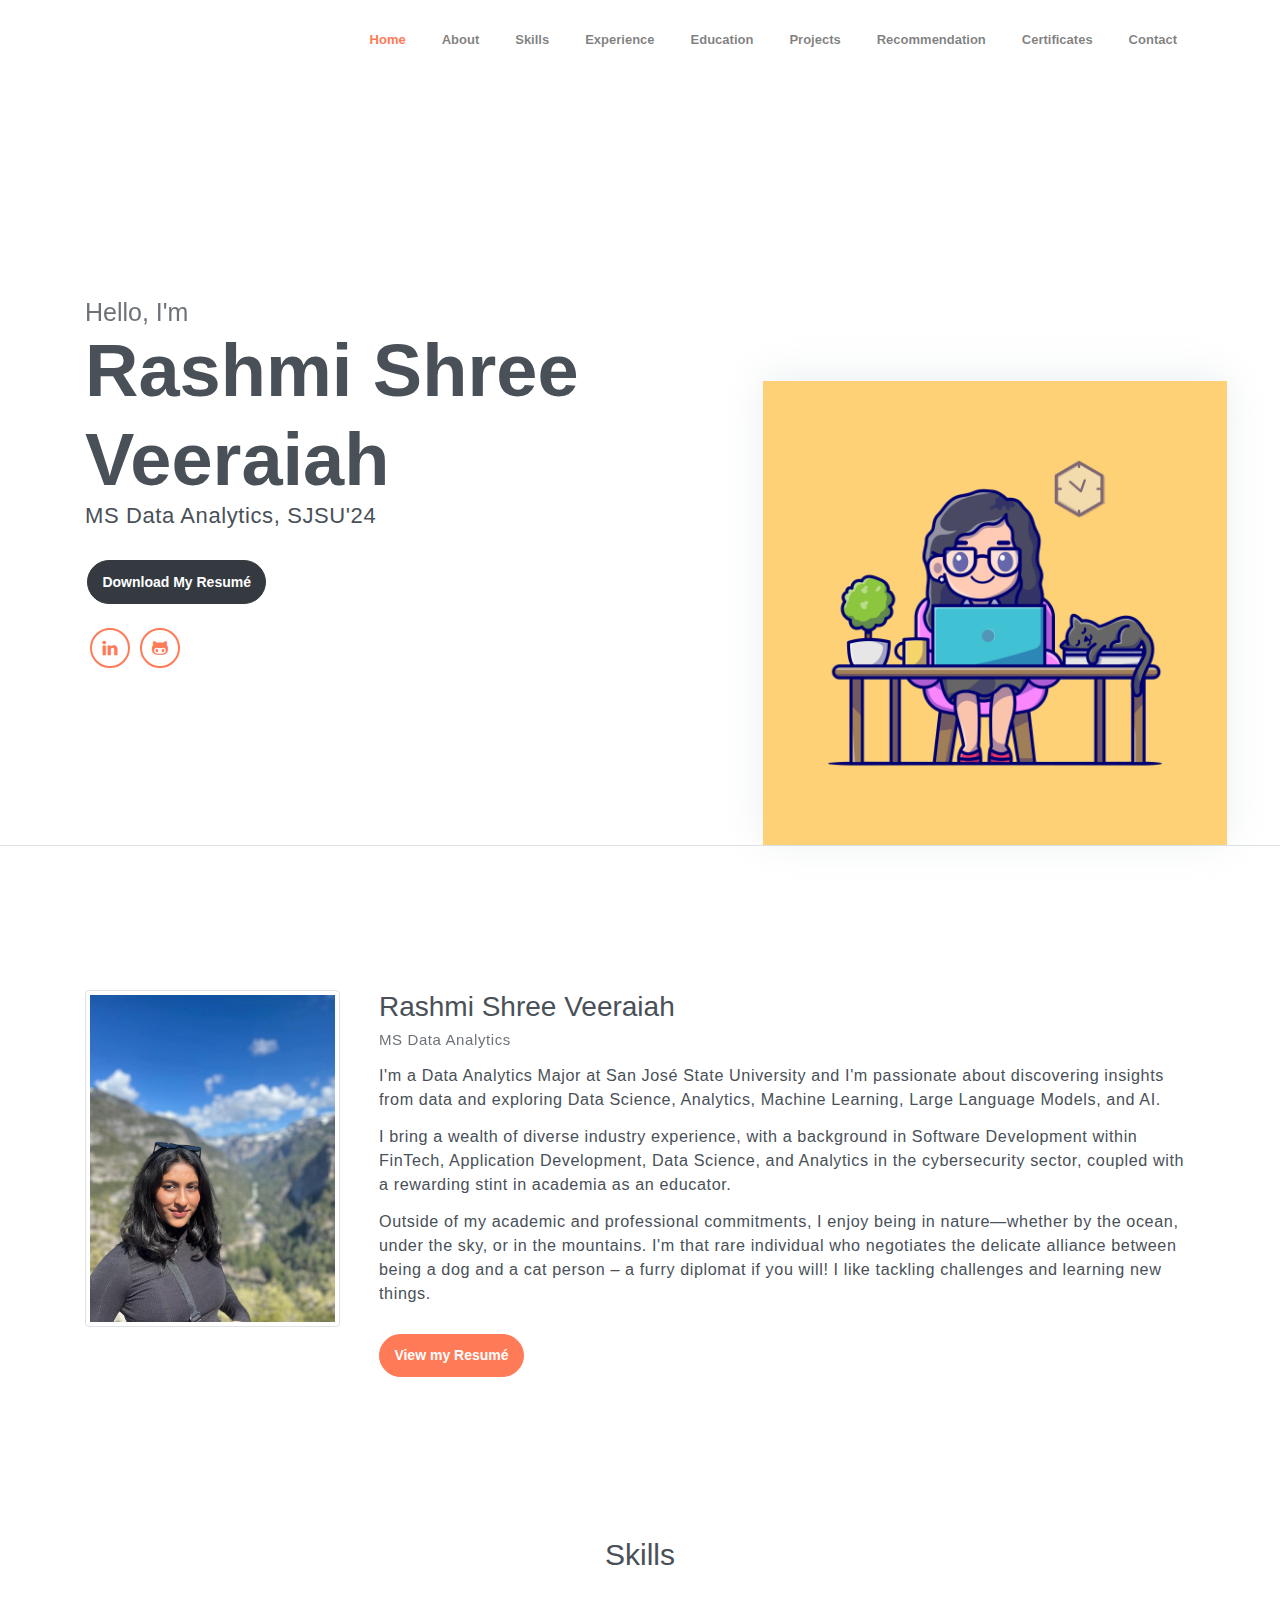
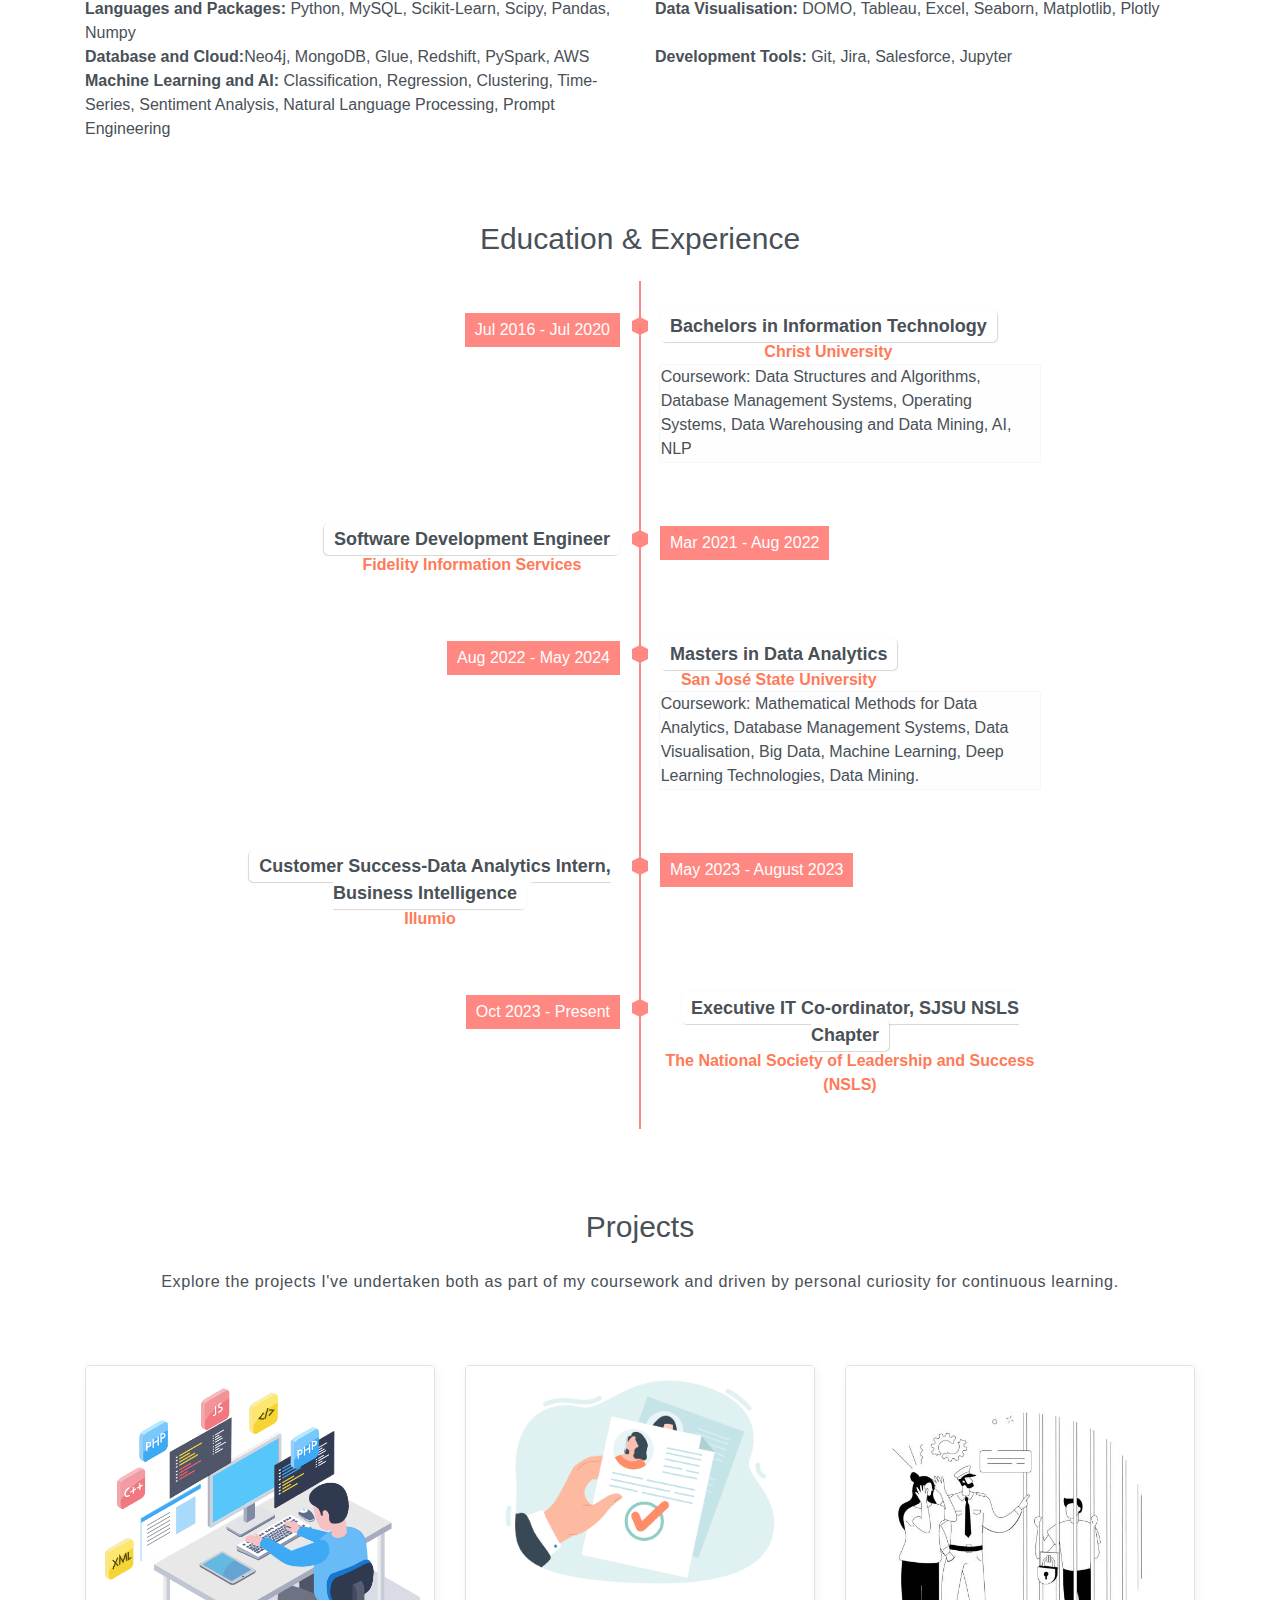
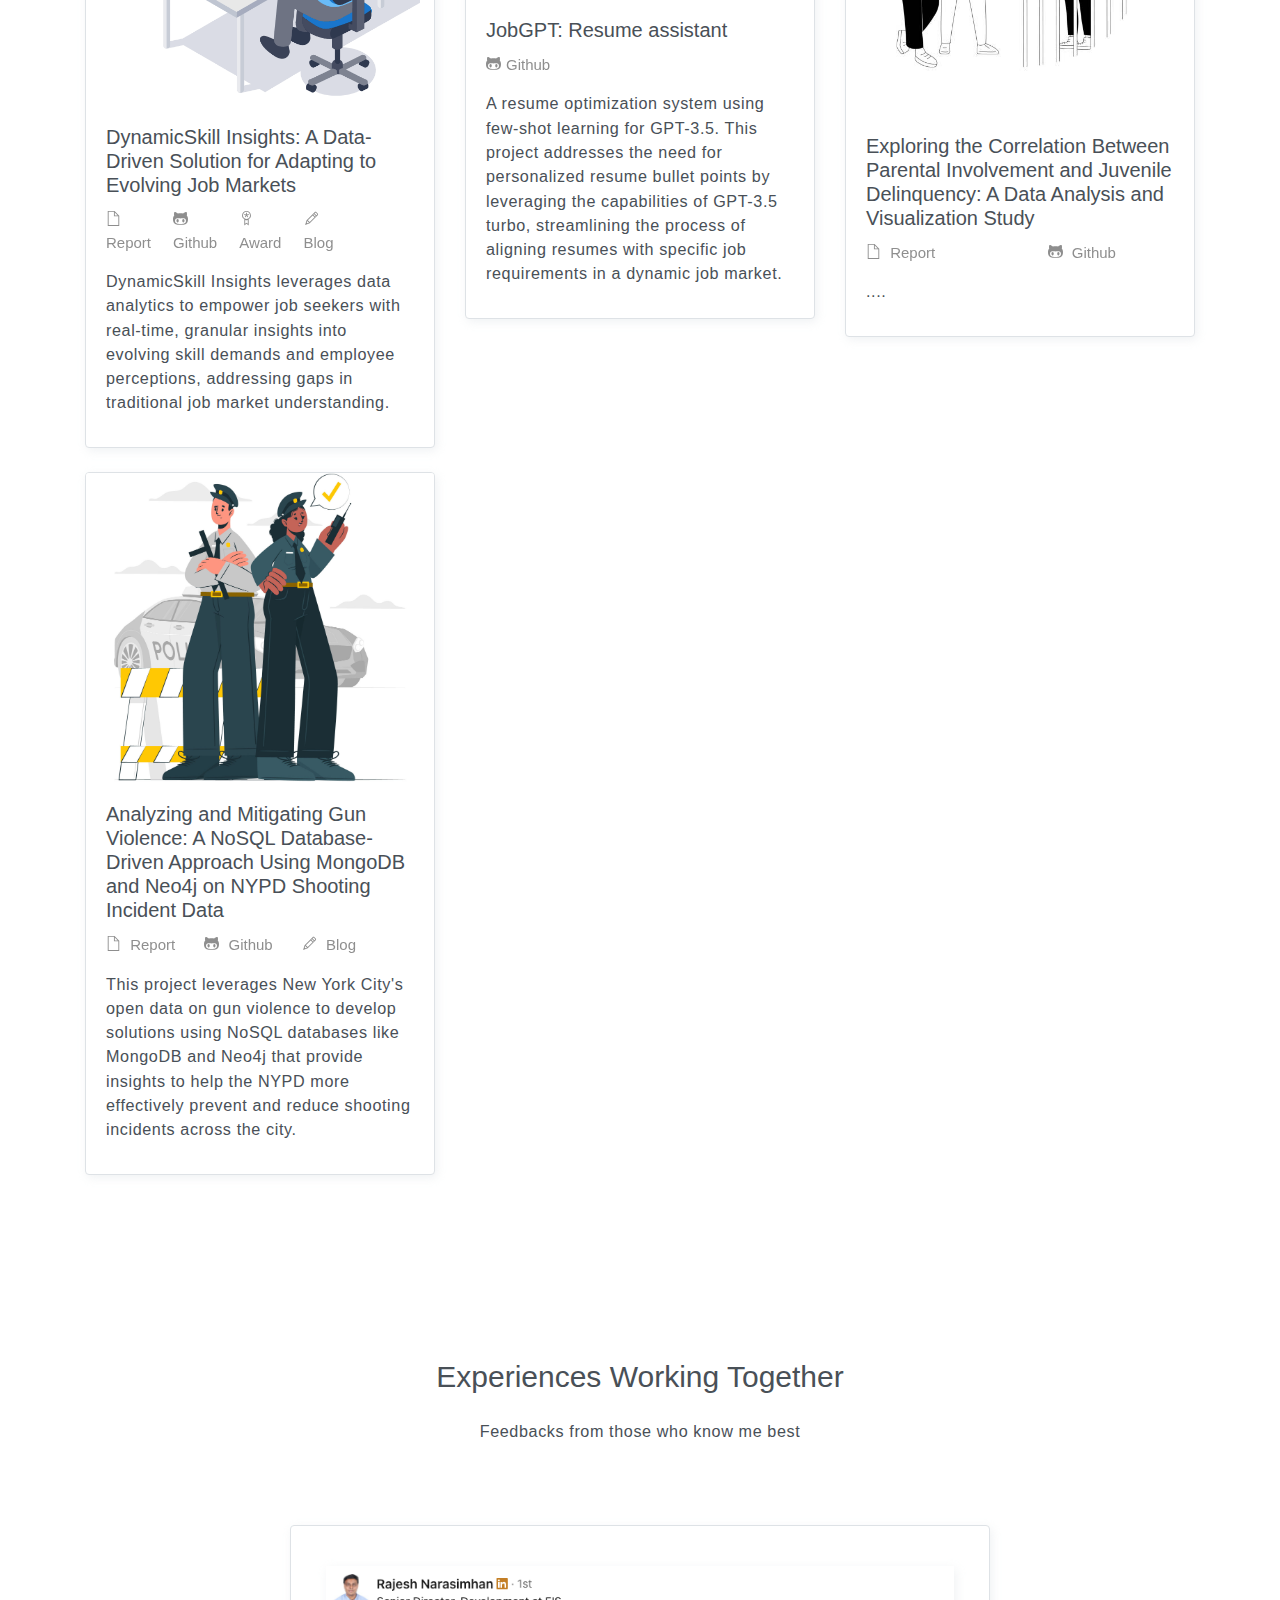
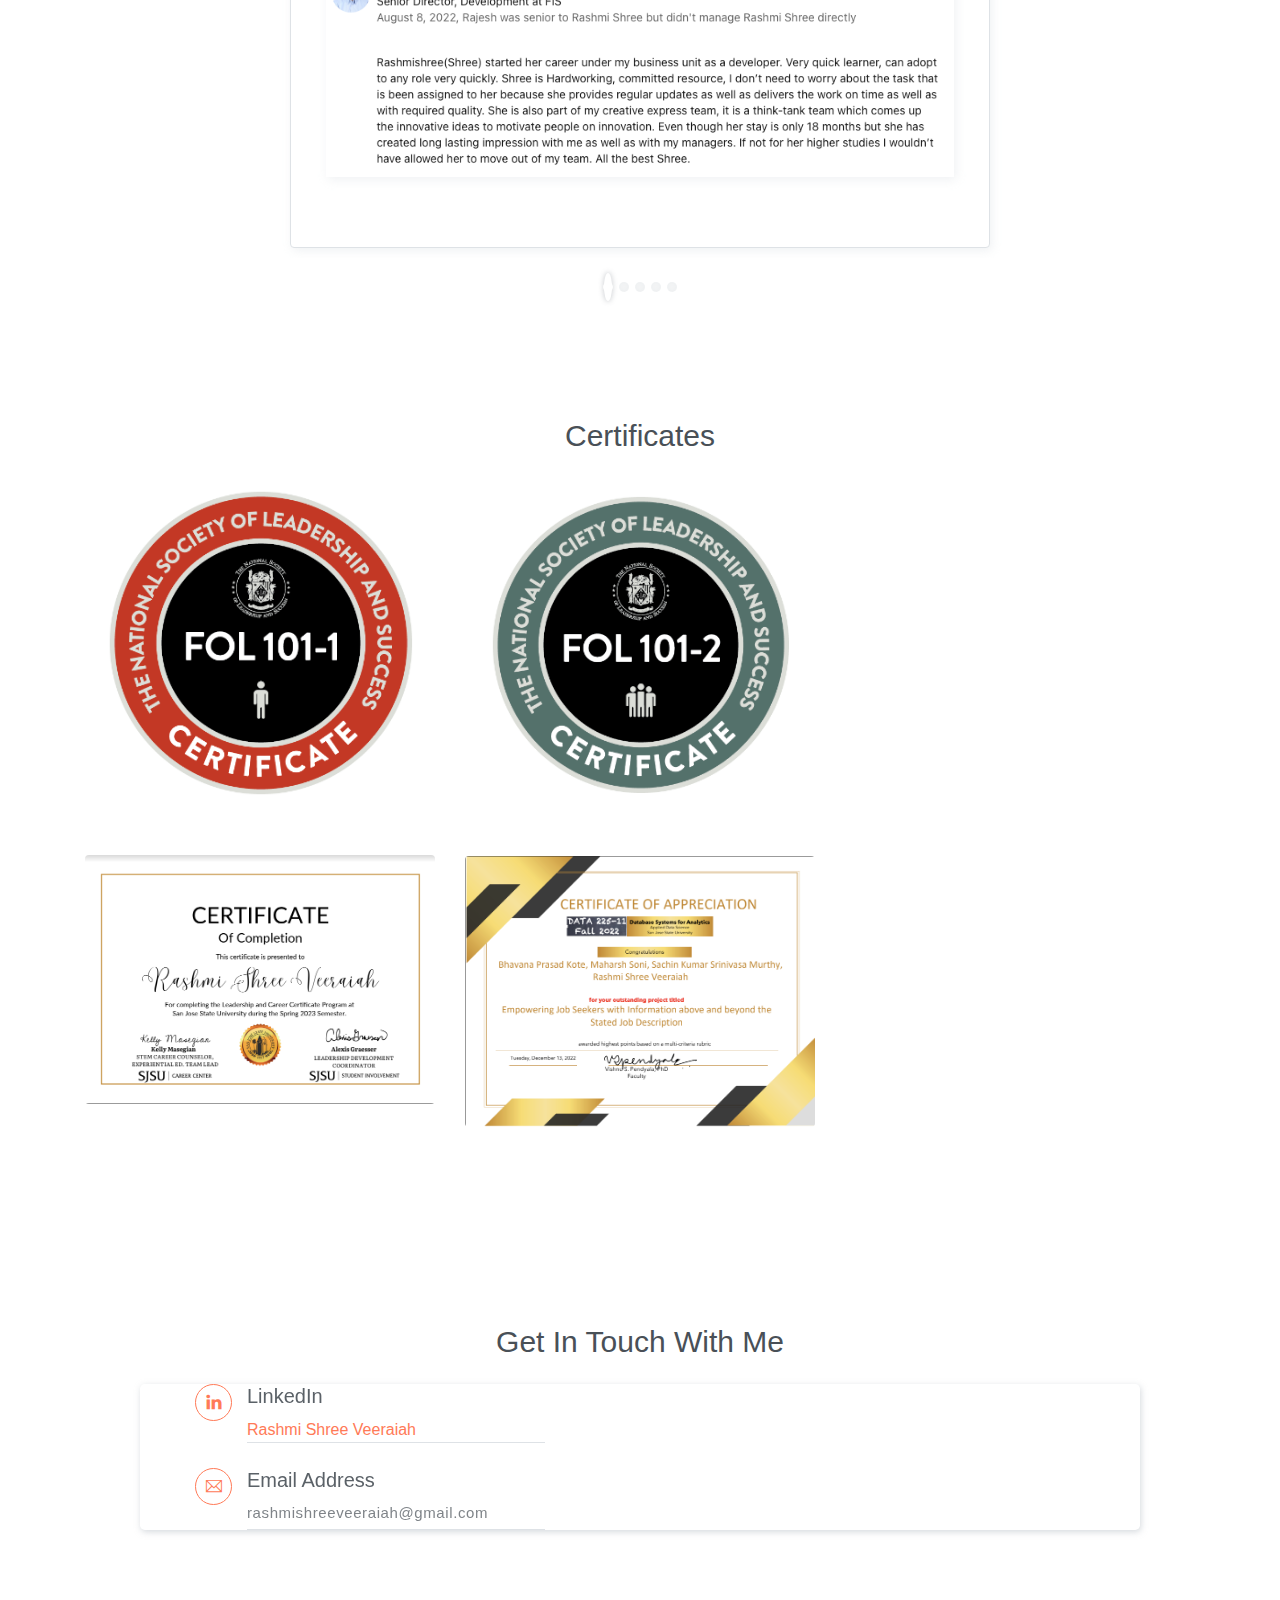
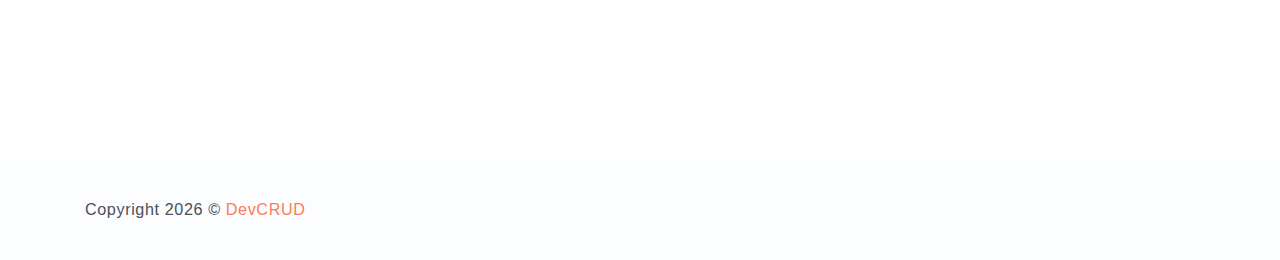
==== commit c6da8f6e: "Update index.html" ====
--- a/steller/public_html/index.html
+++ b/steller/public_html/index.html
@@ -28,10 +28,10 @@
                         <a class="nav-link" href="#skills">Skills</a>
                     </li>
                     <li class="nav-item">
-                        <a class="nav-link" href="#experience">Experience</a>
+                        <a class="nav-link" href="#timeline">Experience</a>
                     </li>
                     <li class="nav-item">
-                        <a class="nav-link" href="#education">Education</a>
+                        <a class="nav-link" href="#timeline">Education</a>
                     </li>    
                     <li class="nav-item">
                         <a class="nav-link" href="#projects">Projects</a>
@@ -80,7 +80,7 @@
         </div>  
 
         <!-- Header-widget -->
-        <div class="widget">
+        <!-- <div class="widget">
             <div class="widget-item">
                 <h2>124</h2>
                 <p>Happy Clients</p>
@@ -93,7 +93,7 @@
                 <h2>789</h2>
                 <p>Awards Won</p>
             </div>
-        </div>
+        </div> -->
     </header>
     <!-- End of Page Header -->
     
@@ -108,7 +108,7 @@
                     <h6 class="title">Rashmi Shree Veeraiah</h6>
                     <p class="subtitle">MS Data Analytics</p>
                     <p>I'm a Data Analytics Major at San José State University and I'm passionate about discovering insights from data and exploring Data Science, Analytics, Machine Learning, Large Language Models, and AI. </p>
-                    <p>I bring a wealth of diverse industry experience, with a background in software development within FinTech, application development, data analysis, and business intelligence in the cybersecurity sector, coupled with a rewarding stint in academia as an educator.</p>
+                    <p>I bring a wealth of diverse industry experience, with a background in Software Development within FinTech, Application Development, Data Science, and Analytics in the cybersecurity sector, coupled with a rewarding stint in academia as an educator.</p>
                     <p>Outside of my academic and professional commitments, I enjoy being in nature—whether by the ocean, under the sky, or in the mountains. I'm that rare individual who negotiates the delicate alliance between being a dog and a cat person – a furry diplomat if you will! I like tackling challenges and learning new things.</p>
                     <button class="btn btn-primary rounded mt-3" onclick="openResume()">View my Resumé</button>                   
                 </div>
@@ -123,24 +123,27 @@
             <!-- <p class="mb-5 pb-4">Lorem ipsum dolor sit amet, consectetur adipisicing elit. In alias dignissimos. <br> rerum commodi corrupti, temporibus non quam.</p> -->
             <div class="row text-left">
                 <div class="col-sm-6">
-                    <h6 class="mb-3">Languages and Packages</h6>
-                    <li> Python </li>
+                    <b>Languages and Packages:</b> Python, MySQL, Scikit-Learn, Scipy, Pandas, Numpy
                 </div>
                 <div class="col-sm-6">
-                    <h6 class="mb-3">Visualization</h6>
+                    <b>Data Visualisation:</b> DOMO, Tableau, Excel, Seaborn, Matplotlib, Plotly
                 </div>
                 <div class="col-sm-6">
-                    <h6 class="mb-3">Database and Cloud</h6>
+                    <b>Database and Cloud:</b>Neo4j, MongoDB, Glue, Redshift, PySpark, AWS
                 </div>
                 <div class="col-sm-6">
-                    <h6 class="mb-3">Tools</h6>
+                    <b>Development Tools:</b> Git, Jira, Salesforce, Jupyter
+                </div>
+                <div class="col-sm-6">
+                    <b>Machine Learning and AI:</b> Classification, Regression, Clustering, Time-Series, Sentiment Analysis, Natural Language Processing, Prompt Engineering
                 </div>
             </div>  
         </div>
     </section>
     <!-- End of Skills sections -->
 
-    <section>
+    <section id="timeline">
+        <div class="container text-center"><h6 class="section-title mb-4">Education & Experience</h6></div>
         <ul class="timeline">
             <!-- Item 1 -->
             <li>
@@ -153,11 +156,11 @@
                 </div>
                 </div>
                 <div class="desc"> 
-                    <ul> 
-                        <li> Relevant Coursework: • Data Structures and Algorithms • Database Management Systems • Operating Systems • Data Warehousing and Data Mining • AI • NLP </li>
-                       <li> Internships </li>
-                       <li> Publication:  </li>
-                    </ul>
+                   <!--  <ul>  -->
+                       <!--  <li> -->Coursework: Data Structures and Algorithms, Database Management Systems, Operating Systems, Data Warehousing and Data Mining, AI, NLP <!-- </li> -->
+                       <!-- li> Internships </li>
+                       <li> Publication:  </li> -->
+                    <!-- </ul> -->
               </div>
             </li>
           
@@ -170,7 +173,7 @@
                   <span class="flag">Software Development Engineer</span>
                   <div style="font-weight: bold;"><a href="https://www.fisglobal.com/en" target="_blank">Fidelity Information Services</a></div>
                 </div>
-                <div class="desc">Lorem ipsum In ut sit in dolor nisi ex magna eu anim anim tempor dolore aliquip enim cupidatat laborum dolore.</div>
+                <!-- <div class="desc">Lorem ipsum In ut sit in dolor nisi ex magna eu anim anim tempor dolore aliquip enim cupidatat laborum dolore.</div> -->
               </div>
             </li>
           
@@ -183,7 +186,7 @@
                   <span class="flag">Masters in Data Analytics</span>
                   <div style="font-weight: bold;"><a href="https://www.sjsu.edu/" target="_blank">San José State University</a></div>
                 </div>
-                <div class="desc">Lorem ipsum Minim labore Ut cupidatat quis qui deserunt proident fugiat pariatur cillum cupidatat reprehenderit sit id dolor consectetur ut.</div>
+                <div class="desc">Coursework: Mathematical Methods for Data Analytics, Database Management Systems, Data Visualisation, Big Data, Machine Learning, Deep Learning Technologies, Data Mining.</div>
               </div>
             </li>
 
@@ -193,12 +196,25 @@
                 <div class="direction-l">
                   <div class="flag-wrapper">
                     <span class="hexa"></span>
-                    <span class="flag">Data Analytics Intern, Business Intelligence</span>
+                    <span class="flag">Customer Success-Data Analytics Intern, Business Intelligence</span>
                     <div style="font-weight: bold;"><a href="https://www.illumio.com/" target="_blank">Illumio</a></div>
                   </div>
-                  <div class="desc">Lorem ipsum Minim labore Ut cupidatat quis qui deserunt proident fugiat pariatur cillum cupidatat reprehenderit sit id dolor consectetur ut.</div>
-                </div>
+<!--                   <div class="desc">Lorem ipsum Minim labore Ut cupidatat quis qui deserunt proident fugiat pariatur cillum cupidatat reprehenderit sit id dolor consectetur ut.</div>
+ -->                </div>
               </li>
+
+              <!-- Item 5 -->
+            <li>
+                <div class="direction-l"><span class="time">Oct 2023 - Present</span></div>
+                  <div class="direction-r">
+                    <div class="flag-wrapper">
+                      <span class="hexa"></span>
+                      <span class="flag">Executive IT Co-ordinator, SJSU NSLS Chapter</span>
+                      <div style="font-weight: bold;"><a href="https://www.nsls.org/" target="_blank">The National Society of Leadership and Success (NSLS)</a></div>
+                    </div>
+<!--                     <div class="desc">Coursework: Mathematical Methods for Data Analytics, Database Management Systems, Data Visualisation, Big Data, Machine Learning, Deep Learning Technologies, Data Mining.</div>
+ -->                  </div>
+                </li>
 
           </ul>
         </section>
@@ -497,7 +513,7 @@
 
     <!-- Hire me section -->
     <section class="bg-gray p-0 section">
-        <div class="container">
+        <!-- <div class="container">
             <div class="card bg-primary">
                 <div class="card-body text-light">
                     <div class="row align-items-center">
@@ -511,7 +527,7 @@
                     </div>
                 </div> 
             </div>
-        </div>
+        </div> -->
     </section>      
     <!-- End od Hire me section. -->
 
@@ -581,13 +597,13 @@
 <script>
     function openResume() {
         // Open the resume in a new window
-        var newWindow = window.open('https://drive.google.com/file/d/1DWpuw5HPLnYN3geTbU8JeUsmrgSEUjNy/view?usp=drive_link', '_blank');
+        var newWindow = window.open('https://drive.google.com/file/d/1k-H9K0NAIt5an2H3LRnpHe_FGkIUpVEd/view?usp=drive_link', '_blank');
         
         // Trigger the download in the new window
         newWindow.document.addEventListener('DOMContentLoaded', function () {
             var downloadLink = newWindow.document.createElement('a');
-            downloadLink.href = 'https://drive.google.com/file/d/1DWpuw5HPLnYN3geTbU8JeUsmrgSEUjNy/view?usp=drive_link';
-            downloadLink.download = 'https://drive.google.com/file/d/1DWpuw5HPLnYN3geTbU8JeUsmrgSEUjNy/view?usp=drive_link';
+            downloadLink.href = 'https://drive.google.com/file/d/1k-H9K0NAIt5an2H3LRnpHe_FGkIUpVEd/view?usp=drive_link';
+            downloadLink.download = 'https://drive.google.com/file/d/1k-H9K0NAIt5an2H3LRnpHe_FGkIUpVEd/view?usp=drive_link';
             downloadLink.click();
         });
     }
